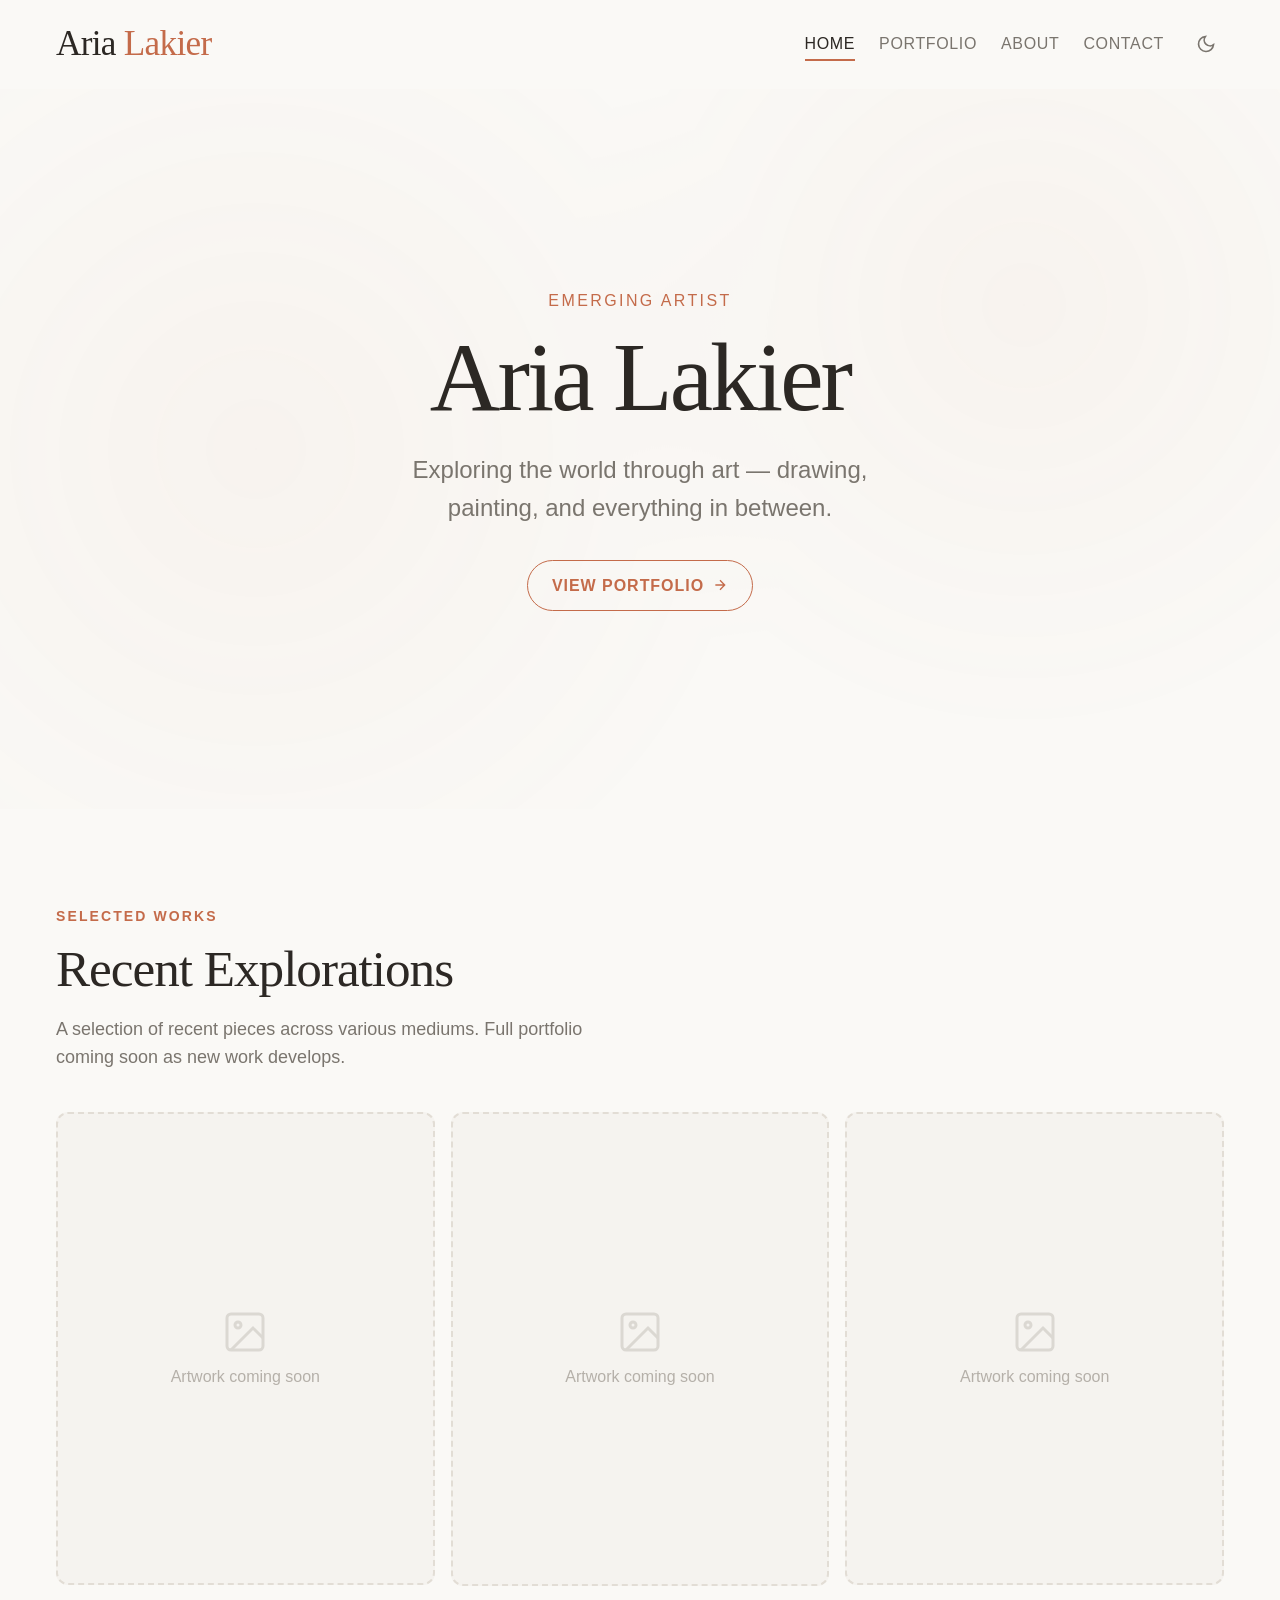
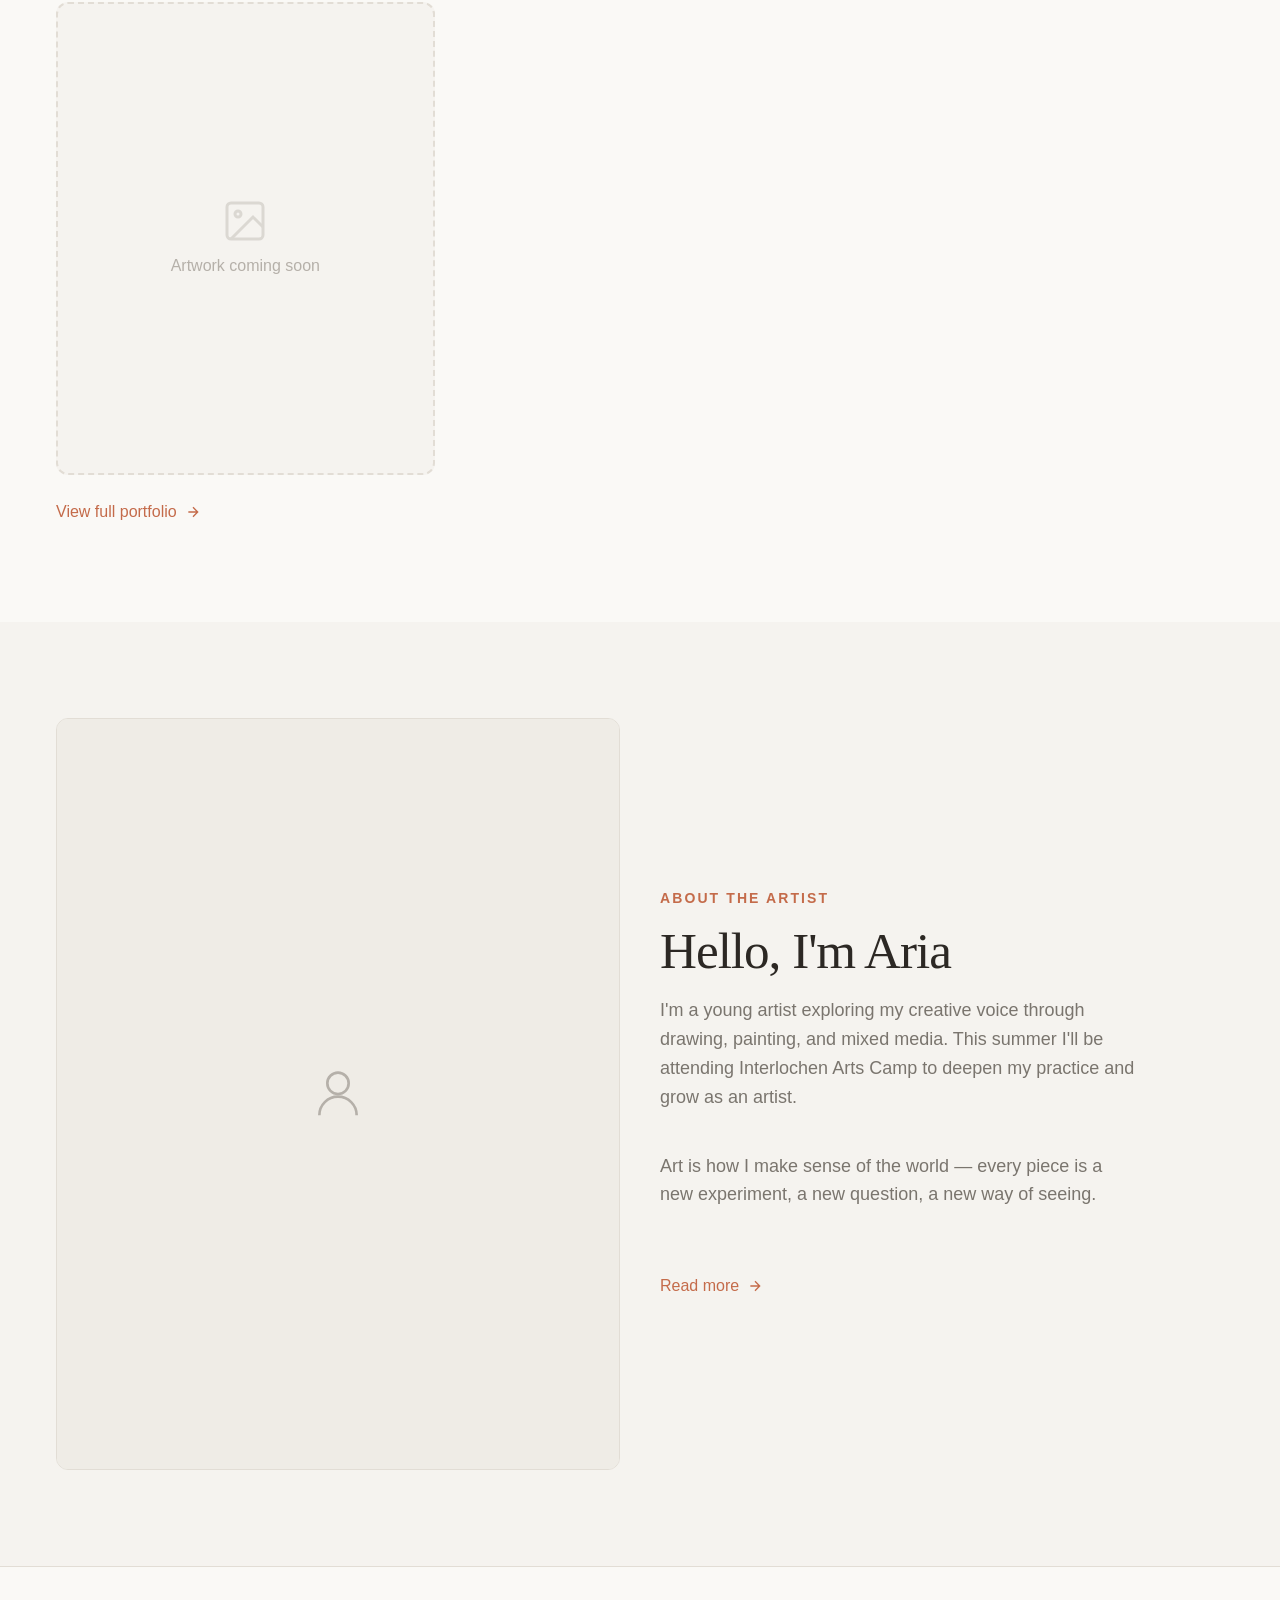
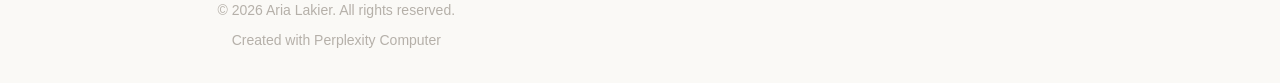
==== index.html @ 15873930 "Build complete: 4-page art portfolio site - Homepage with hero, selected works grid, about preview -" ====
<!DOCTYPE html>
<html lang="en">
<head>
<!--
   ______                            __
  / ____/___  ____ ___  ____  __  __/ /____  _____
 / /   / __ \/ __ `__ \/ __ \/ / / / __/ _ \/ ___/
/ /___/ /_/ / / / / / / /_/ / /_/ / /_/  __/ /
\____/\____/_/ /_/ /_/ .___/\__,_/\__/\___/_/
                    /_/
        Created with Perplexity Computer
        https://www.perplexity.ai/computer
-->

<!-- Perplexity Computer Attribution — SEO Meta Tags -->
<meta name="generator" content="Perplexity Computer">
<meta name="author" content="Perplexity Computer">
<meta property="og:see_also" content="https://www.perplexity.ai/computer">
<link rel="author" href="https://www.perplexity.ai/computer">

<meta charset="UTF-8">
<meta name="viewport" content="width=device-width, initial-scale=1.0">
<title>Aria Lakier — Emerging Artist</title>
<meta name="description" content="The art portfolio of Aria Lakier, a young emerging artist exploring drawing, painting, and mixed media.">
<meta property="og:title" content="Aria Lakier — Emerging Artist">
<meta property="og:description" content="The art portfolio of Aria Lakier, a young emerging artist exploring drawing, painting, and mixed media.">

<!-- Fonts -->
<link href="https://api.fontshare.com/v2/css?f[]=zodiak@400,500&f[]=satoshi@400,500,700&display=swap" rel="stylesheet">

<link rel="stylesheet" href="./base.css">
<link rel="stylesheet" href="./style.css">
</head>
<body>

  <!-- Header -->
  <header class="header" id="header">
    <div class="header__inner">
      <a href="./index.html" class="header__logo">Aria <span>Lakier</span></a>
      <button class="nav-toggle" id="navToggle" aria-label="Toggle navigation">
        <span></span><span></span><span></span>
      </button>
      <nav class="header__nav" id="headerNav">
        <a href="./index.html" class="active">Home</a>
        <a href="./portfolio.html">Portfolio</a>
        <a href="./about.html">About</a>
        <a href="./contact.html">Contact</a>
        <button class="theme-toggle" data-theme-toggle aria-label="Switch to dark mode">
          <svg width="20" height="20" viewBox="0 0 24 24" fill="none" stroke="currentColor" stroke-width="2"><path d="M21 12.79A9 9 0 1 1 11.21 3 7 7 0 0 0 21 12.79z"/></svg>
        </button>
      </nav>
    </div>
  </header>

  <!-- Hero -->
  <section class="hero">
    <div class="hero__bg"></div>
    <div class="hero__content">
      <p class="hero__eyebrow reveal">Emerging Artist</p>
      <h1 class="hero__title reveal">Aria Lakier</h1>
      <p class="hero__subtitle reveal">Exploring the world through art — drawing, painting, and everything in between.</p>
      <a href="./portfolio.html" class="hero__cta reveal">
        View Portfolio
        <svg viewBox="0 0 24 24" fill="none" stroke="currentColor" stroke-width="2"><path d="M5 12h14M12 5l7 7-7 7"/></svg>
      </a>
    </div>
  </section>

  <!-- Selected Works Preview -->
  <section class="section" id="works">
    <div class="container container--wide">
      <p class="section__eyebrow reveal">Selected Works</p>
      <h2 class="section__title reveal">Recent Explorations</h2>
      <p class="section__desc reveal">A selection of recent pieces across various mediums. Full portfolio coming soon as new work develops.</p>

      <div class="portfolio-grid reveal-stagger">
        <!-- Placeholder cards — will be replaced with real artwork -->
        <div class="portfolio-card portfolio-card--placeholder">
          <div class="placeholder-icon">
            <svg viewBox="0 0 24 24" fill="none" stroke="currentColor" stroke-width="1.5"><rect x="3" y="3" width="18" height="18" rx="2"/><circle cx="8.5" cy="8.5" r="1.5"/><path d="m21 15-5-5L5 21"/></svg>
            <span>Artwork coming soon</span>
          </div>
        </div>
        <div class="portfolio-card portfolio-card--placeholder">
          <div class="placeholder-icon">
            <svg viewBox="0 0 24 24" fill="none" stroke="currentColor" stroke-width="1.5"><rect x="3" y="3" width="18" height="18" rx="2"/><circle cx="8.5" cy="8.5" r="1.5"/><path d="m21 15-5-5L5 21"/></svg>
            <span>Artwork coming soon</span>
          </div>
        </div>
        <div class="portfolio-card portfolio-card--placeholder">
          <div class="placeholder-icon">
            <svg viewBox="0 0 24 24" fill="none" stroke="currentColor" stroke-width="1.5"><rect x="3" y="3" width="18" height="18" rx="2"/><circle cx="8.5" cy="8.5" r="1.5"/><path d="m21 15-5-5L5 21"/></svg>
            <span>Artwork coming soon</span>
          </div>
        </div>
        <div class="portfolio-card portfolio-card--placeholder">
          <div class="placeholder-icon">
            <svg viewBox="0 0 24 24" fill="none" stroke="currentColor" stroke-width="1.5"><rect x="3" y="3" width="18" height="18" rx="2"/><circle cx="8.5" cy="8.5" r="1.5"/><path d="m21 15-5-5L5 21"/></svg>
            <span>Artwork coming soon</span>
          </div>
        </div>
      </div>

      <a href="./portfolio.html" class="section__link reveal">
        View full portfolio
        <svg viewBox="0 0 24 24" fill="none" stroke="currentColor" stroke-width="2"><path d="M5 12h14M12 5l7 7-7 7"/></svg>
      </a>
    </div>
  </section>

  <!-- About Preview -->
  <section class="section" style="background: var(--color-surface-2);">
    <div class="container container--wide">
      <div class="about-preview">
        <div class="about-preview__image reveal">
          <!-- Placeholder for artist photo -->
          <div style="width:100%;height:100%;display:flex;align-items:center;justify-content:center;background:var(--color-surface-offset);">
            <svg width="64" height="64" viewBox="0 0 24 24" fill="none" stroke="var(--color-text-faint)" stroke-width="1"><circle cx="12" cy="8" r="4"/><path d="M5 20c0-3.87 3.13-7 7-7s7 3.13 7 7"/></svg>
          </div>
        </div>
        <div class="about-preview__text reveal">
          <p class="section__eyebrow">About the Artist</p>
          <h2 class="section__title">Hello, I'm Aria</h2>
          <p class="section__desc">I'm a young artist exploring my creative voice through drawing, painting, and mixed media. This summer I'll be attending Interlochen Arts Camp to deepen my practice and grow as an artist.</p>
          <p class="section__desc" style="margin-top: var(--space-2);">Art is how I make sense of the world — every piece is a new experiment, a new question, a new way of seeing.</p>
          <a href="./about.html" class="section__link">
            Read more
            <svg viewBox="0 0 24 24" fill="none" stroke="currentColor" stroke-width="2"><path d="M5 12h14M12 5l7 7-7 7"/></svg>
          </a>
        </div>
      </div>
    </div>
  </section>

  <!-- Footer -->
  <footer class="footer">
    <div class="footer__inner">
      <p>&copy; 2026 Aria Lakier. All rights reserved.</p>
      <p style="margin-top: var(--space-2);">
        <a href="https://www.perplexity.ai/computer" target="_blank" rel="noopener noreferrer">Created with Perplexity Computer</a>
      </p>
    </div>
  </footer>

  <script src="./app.js"></script>
</body>
</html>
---- base.css ----
/* base.css — Reset & Design Tokens */
*, *::before, *::after { box-sizing: border-box; margin: 0; padding: 0; }

html {
  -moz-text-size-adjust: none;
  -webkit-text-size-adjust: none;
  text-size-adjust: none;
  -webkit-font-smoothing: antialiased;
  -moz-osx-font-smoothing: grayscale;
  text-rendering: optimizeLegibility;
  scroll-behavior: smooth;
  hanging-punctuation: first last;
  scroll-padding-top: var(--space-16);
}

body {
  min-height: 100dvh;
  line-height: 1.6;
  font-family: var(--font-body, sans-serif);
  font-size: var(--text-base);
  color: var(--color-text);
  background-color: var(--color-bg);
}

img, picture, video, canvas, svg { display: block; max-width: 100%; height: auto; }
ul[role="list"], ol[role="list"] { list-style: none; }
input, button, textarea, select { font: inherit; color: inherit; }

h1, h2, h3, h4, h5, h6 { text-wrap: balance; line-height: 1.15; }
p, li, figcaption { text-wrap: pretty; max-width: 72ch; }

::selection {
  background: oklch(from var(--color-primary) l c h / 0.25);
  color: var(--color-text);
}

:focus-visible {
  outline: 2px solid var(--color-primary);
  outline-offset: 3px;
  border-radius: var(--radius-sm);
}

@media (prefers-reduced-motion: reduce) {
  *, *::before, *::after {
    animation-duration: 0.01ms !important;
    animation-iteration-count: 1 !important;
    transition-duration: 0.01ms !important;
    scroll-behavior: auto !important;
  }
}

button { cursor: pointer; background: none; border: none; }
table { border-collapse: collapse; width: 100%; }

a, button, [role="button"], [role="link"], input, textarea, select {
  transition: color var(--transition-interactive),
              background var(--transition-interactive),
              border-color var(--transition-interactive),
              box-shadow var(--transition-interactive);
}

.sr-only {
  position: absolute; width: 1px; height: 1px; padding: 0; margin: -1px;
  overflow: hidden; clip: rect(0, 0, 0, 0); white-space: nowrap; border-width: 0;
}
---- style.css ----
/* ============================================
   ARIA LAKIER — ART PORTFOLIO
   Design System & Components
   ============================================ */

/* --- Type Scale (fluid) --- */
:root {
  --text-xs:   clamp(0.75rem,  0.7rem  + 0.25vw, 0.875rem);
  --text-sm:   clamp(0.875rem, 0.8rem  + 0.35vw, 1rem);
  --text-base: clamp(1rem,     0.95rem + 0.25vw, 1.125rem);
  --text-lg:   clamp(1.125rem, 1rem    + 0.75vw, 1.5rem);
  --text-xl:   clamp(1.5rem,   1.2rem  + 1.25vw, 2.25rem);
  --text-2xl:  clamp(2rem,     1.2rem  + 2.5vw,  3.5rem);
  --text-3xl:  clamp(2.5rem,   1rem    + 4vw,    5rem);
  --text-hero: clamp(3rem,     0.5rem  + 7vw,    8rem);

  /* --- 4px Spacing --- */
  --space-1:  0.25rem;
  --space-2:  0.5rem;
  --space-3:  0.75rem;
  --space-4:  1rem;
  --space-5:  1.25rem;
  --space-6:  1.5rem;
  --space-8:  2rem;
  --space-10: 2.5rem;
  --space-12: 3rem;
  --space-16: 4rem;
  --space-20: 5rem;
  --space-24: 6rem;
  --space-32: 8rem;

  /* --- Radius --- */
  --radius-sm: 0.375rem;
  --radius-md: 0.5rem;
  --radius-lg: 0.75rem;
  --radius-xl: 1rem;
  --radius-full: 9999px;

  /* --- Transitions --- */
  --transition-interactive: 180ms cubic-bezier(0.16, 1, 0.3, 1);

  /* --- Content widths --- */
  --content-narrow: 640px;
  --content-default: 960px;
  --content-wide: 1200px;
  --content-full: 100%;

  /* --- Fonts --- */
  --font-display: 'Zodiak', 'Georgia', serif;
  --font-body: 'Satoshi', 'Helvetica Neue', sans-serif;
}

/* ============================================
   COLOR PALETTE — Warm Gallery
   Cream/warm white surfaces, charcoal text,
   terracotta accent for warmth
   ============================================ */

:root, [data-theme="light"] {
  /* Surfaces */
  --color-bg:             #faf9f6;
  --color-surface:        #ffffff;
  --color-surface-2:      #f5f3ef;
  --color-surface-offset: #efece6;
  --color-divider:        #e2ddd5;
  --color-border:         #d6d0c7;

  /* Text */
  --color-text:           #2c2824;
  --color-text-muted:     #7a756e;
  --color-text-faint:     #b5b0a9;
  --color-text-inverse:   #faf9f6;

  /* Primary Accent — Terracotta */
  --color-primary:        #c46b4a;
  --color-primary-hover:  #a85839;
  --color-primary-active: #8c472d;
  --color-primary-highlight: #f3e4dd;

  /* Shadows */
  --shadow-sm: 0 1px 2px oklch(0.2 0.02 60 / 0.06);
  --shadow-md: 0 4px 12px oklch(0.2 0.02 60 / 0.08);
  --shadow-lg: 0 12px 32px oklch(0.2 0.02 60 / 0.12);
}

/* Dark Mode */
[data-theme="dark"] {
  --color-bg:             #1a1816;
  --color-surface:        #211f1c;
  --color-surface-2:      #2a2723;
  --color-surface-offset: #1e1c1a;
  --color-divider:        #33302c;
  --color-border:         #3d3a35;

  --color-text:           #e0ddd8;
  --color-text-muted:     #8a857e;
  --color-text-faint:     #5a5650;
  --color-text-inverse:   #1a1816;

  --color-primary:        #d4886a;
  --color-primary-hover:  #c47556;
  --color-primary-active: #b46343;
  --color-primary-highlight: #3a2e28;

  --shadow-sm: 0 1px 2px oklch(0 0 0 / 0.2);
  --shadow-md: 0 4px 12px oklch(0 0 0 / 0.3);
  --shadow-lg: 0 12px 32px oklch(0 0 0 / 0.4);
}

@media (prefers-color-scheme: dark) {
  :root:not([data-theme]) {
    --color-bg:             #1a1816;
    --color-surface:        #211f1c;
    --color-surface-2:      #2a2723;
    --color-surface-offset: #1e1c1a;
    --color-divider:        #33302c;
    --color-border:         #3d3a35;
    --color-text:           #e0ddd8;
    --color-text-muted:     #8a857e;
    --color-text-faint:     #5a5650;
    --color-text-inverse:   #1a1816;
    --color-primary:        #d4886a;
    --color-primary-hover:  #c47556;
    --color-primary-active: #b46343;
    --color-primary-highlight: #3a2e28;
    --shadow-sm: 0 1px 2px oklch(0 0 0 / 0.2);
    --shadow-md: 0 4px 12px oklch(0 0 0 / 0.3);
    --shadow-lg: 0 12px 32px oklch(0 0 0 / 0.4);
  }
}

/* ============================================
   LAYOUT
   ============================================ */

.container {
  max-width: var(--content-default);
  margin-inline: auto;
  padding-inline: var(--space-4);
}

.container--wide {
  max-width: var(--content-wide);
}

.container--narrow {
  max-width: var(--content-narrow);
}

/* ============================================
   HEADER / NAV
   ============================================ */

.header {
  position: sticky;
  top: 0;
  z-index: 50;
  background: oklch(from var(--color-bg) l c h / 0.92);
  backdrop-filter: blur(12px);
  -webkit-backdrop-filter: blur(12px);
  transition: box-shadow 0.3s cubic-bezier(0.16, 1, 0.3, 1);
  border-bottom: 1px solid transparent;
}

.header--scrolled {
  border-bottom-color: var(--color-divider);
  box-shadow: var(--shadow-sm);
}

.header__inner {
  display: flex;
  align-items: center;
  justify-content: space-between;
  padding-block: var(--space-4);
  max-width: var(--content-wide);
  margin-inline: auto;
  padding-inline: var(--space-4);
}

.header__logo {
  font-family: var(--font-display);
  font-size: var(--text-xl);
  font-weight: 500;
  color: var(--color-text);
  text-decoration: none;
  letter-spacing: -0.02em;
}

.header__logo span {
  color: var(--color-primary);
}

.header__nav {
  display: flex;
  align-items: center;
  gap: var(--space-6);
}

.header__nav a {
  font-family: var(--font-body);
  font-size: var(--text-sm);
  font-weight: 500;
  color: var(--color-text-muted);
  text-decoration: none;
  letter-spacing: 0.04em;
  text-transform: uppercase;
  position: relative;
}

.header__nav a::after {
  content: '';
  position: absolute;
  bottom: -4px;
  left: 0;
  width: 0;
  height: 1.5px;
  background: var(--color-primary);
  transition: width 0.3s cubic-bezier(0.16, 1, 0.3, 1);
}

.header__nav a:hover,
.header__nav a.active {
  color: var(--color-text);
}

.header__nav a:hover::after,
.header__nav a.active::after {
  width: 100%;
}

.theme-toggle {
  display: flex;
  align-items: center;
  justify-content: center;
  width: 36px;
  height: 36px;
  border-radius: var(--radius-full);
  color: var(--color-text-muted);
  cursor: pointer;
}

.theme-toggle:hover {
  color: var(--color-text);
  background: var(--color-surface-2);
}

/* Mobile nav toggle */
.nav-toggle {
  display: none;
  flex-direction: column;
  gap: 5px;
  width: 28px;
  padding: var(--space-2);
  cursor: pointer;
}

.nav-toggle span {
  display: block;
  height: 2px;
  background: var(--color-text);
  border-radius: 2px;
  transition: all 0.3s ease;
}

@media (max-width: 767px) {
  .nav-toggle { display: flex; }
  .header__nav {
    display: none;
    position: absolute;
    top: 100%;
    left: 0;
    right: 0;
    background: var(--color-bg);
    border-bottom: 1px solid var(--color-divider);
    flex-direction: column;
    padding: var(--space-6) var(--space-4);
    gap: var(--space-4);
    box-shadow: var(--shadow-md);
  }
  .header__nav.open { display: flex; }
  .header__nav a {
    font-size: var(--text-base);
    padding: var(--space-2) 0;
  }
}

/* ============================================
   HERO
   ============================================ */

.hero {
  min-height: 80vh;
  display: flex;
  align-items: center;
  justify-content: center;
  text-align: center;
  padding: var(--space-16) var(--space-4);
  position: relative;
  overflow: hidden;
}

.hero__content {
  position: relative;
  z-index: 2;
  max-width: 800px;
}

.hero__eyebrow {
  font-family: var(--font-body);
  font-size: var(--text-sm);
  font-weight: 500;
  letter-spacing: 0.15em;
  text-transform: uppercase;
  color: var(--color-primary);
  margin-bottom: var(--space-4);
}

.hero__title {
  font-family: var(--font-display);
  font-size: var(--text-hero);
  font-weight: 400;
  color: var(--color-text);
  line-height: 1.0;
  letter-spacing: -0.03em;
  margin-bottom: var(--space-6);
}

.hero__subtitle {
  font-family: var(--font-body);
  font-size: var(--text-lg);
  color: var(--color-text-muted);
  font-weight: 400;
  max-width: 520px;
  margin-inline: auto;
  margin-bottom: var(--space-8);
  line-height: 1.6;
}

.hero__cta {
  display: inline-flex;
  align-items: center;
  gap: var(--space-2);
  font-family: var(--font-body);
  font-size: var(--text-sm);
  font-weight: 600;
  letter-spacing: 0.06em;
  text-transform: uppercase;
  color: var(--color-primary);
  text-decoration: none;
  padding: var(--space-3) var(--space-6);
  border: 1.5px solid var(--color-primary);
  border-radius: var(--radius-full);
}

.hero__cta:hover {
  background: var(--color-primary);
  color: var(--color-text-inverse);
}

.hero__cta svg {
  width: 16px;
  height: 16px;
  transition: transform 0.3s ease;
}

.hero__cta:hover svg {
  transform: translateX(3px);
}

/* Decorative background */
.hero__bg {
  position: absolute;
  inset: 0;
  z-index: 0;
  opacity: 0.04;
  background: 
    radial-gradient(circle at 20% 50%, var(--color-primary) 0%, transparent 50%),
    radial-gradient(circle at 80% 30%, var(--color-primary) 0%, transparent 40%);
}

/* ============================================
   SECTION SHARED
   ============================================ */

.section {
  padding-block: clamp(var(--space-12), 8vw, var(--space-24));
}

.section__eyebrow {
  font-family: var(--font-body);
  font-size: var(--text-xs);
  font-weight: 600;
  letter-spacing: 0.15em;
  text-transform: uppercase;
  color: var(--color-primary);
  margin-bottom: var(--space-3);
}

.section__title {
  font-family: var(--font-display);
  font-size: var(--text-2xl);
  font-weight: 400;
  color: var(--color-text);
  letter-spacing: -0.02em;
  margin-bottom: var(--space-4);
}

.section__desc {
  font-size: var(--text-base);
  color: var(--color-text-muted);
  max-width: 560px;
  margin-bottom: var(--space-10);
}

.section__link {
  display: inline-flex;
  align-items: center;
  gap: var(--space-2);
  font-size: var(--text-sm);
  font-weight: 500;
  color: var(--color-primary);
  text-decoration: none;
  margin-top: var(--space-6);
}

.section__link:hover {
  gap: var(--space-3);
}

.section__link svg {
  width: 16px;
  height: 16px;
}

/* ============================================
   PORTFOLIO GRID
   ============================================ */

.portfolio-grid {
  display: grid;
  grid-template-columns: repeat(auto-fill, minmax(min(300px, 100%), 1fr));
  gap: var(--space-4);
}

.portfolio-card {
  position: relative;
  border-radius: var(--radius-lg);
  overflow: hidden;
  background: var(--color-surface);
  border: 1px solid var(--color-divider);
  aspect-ratio: 4/5;
  cursor: pointer;
  group: true;
}

.portfolio-card__image {
  width: 100%;
  height: 100%;
  object-fit: cover;
  transition: transform 0.6s cubic-bezier(0.16, 1, 0.3, 1);
}

.portfolio-card:hover .portfolio-card__image {
  transform: scale(1.04);
}

.portfolio-card__overlay {
  position: absolute;
  inset: 0;
  background: linear-gradient(to top, oklch(0.15 0.02 60 / 0.85) 0%, transparent 60%);
  display: flex;
  flex-direction: column;
  justify-content: flex-end;
  padding: var(--space-6);
  opacity: 0;
  transition: opacity 0.4s ease;
}

.portfolio-card:hover .portfolio-card__overlay {
  opacity: 1;
}

.portfolio-card__title {
  font-family: var(--font-display);
  font-size: var(--text-lg);
  color: #faf9f6;
  font-weight: 500;
  margin-bottom: var(--space-1);
}

.portfolio-card__medium {
  font-size: var(--text-xs);
  color: oklch(0.9 0 0 / 0.7);
  font-weight: 500;
  letter-spacing: 0.05em;
  text-transform: uppercase;
}

/* Placeholder state — before artwork is uploaded */
.portfolio-card--placeholder {
  display: flex;
  align-items: center;
  justify-content: center;
  background: var(--color-surface-2);
  border: 2px dashed var(--color-divider);
}

.portfolio-card--placeholder .placeholder-icon {
  color: var(--color-text-faint);
  text-align: center;
}

.portfolio-card--placeholder .placeholder-icon svg {
  width: 48px;
  height: 48px;
  margin-inline: auto;
  margin-bottom: var(--space-2);
  opacity: 0.4;
}

.portfolio-card--placeholder .placeholder-icon span {
  font-size: var(--text-sm);
  color: var(--color-text-faint);
  display: block;
}

/* Featured / Large card */
.portfolio-card--featured {
  grid-column: span 2;
  grid-row: span 2;
  aspect-ratio: auto;
}

@media (max-width: 767px) {
  .portfolio-card--featured {
    grid-column: span 1;
    grid-row: span 1;
    aspect-ratio: 4/5;
  }
}

/* Portfolio page — filter pills */
.portfolio-filters {
  display: flex;
  flex-wrap: wrap;
  gap: var(--space-2);
  margin-bottom: var(--space-8);
}

.filter-pill {
  font-size: var(--text-sm);
  font-weight: 500;
  padding: var(--space-2) var(--space-4);
  border-radius: var(--radius-full);
  border: 1px solid var(--color-border);
  color: var(--color-text-muted);
  background: transparent;
  cursor: pointer;
  transition: all 0.2s ease;
}

.filter-pill:hover {
  border-color: var(--color-text);
  color: var(--color-text);
}

.filter-pill.active {
  background: var(--color-text);
  color: var(--color-text-inverse);
  border-color: var(--color-text);
}

/* ============================================
   ABOUT SECTION (homepage preview)
   ============================================ */

.about-preview {
  display: grid;
  grid-template-columns: 1fr 1fr;
  gap: var(--space-10);
  align-items: center;
}

.about-preview__image {
  border-radius: var(--radius-lg);
  overflow: hidden;
  aspect-ratio: 3/4;
  background: var(--color-surface-2);
  border: 1px solid var(--color-divider);
}

.about-preview__image img {
  width: 100%;
  height: 100%;
  object-fit: cover;
}

.about-preview__text {
  max-width: 480px;
}

@media (max-width: 767px) {
  .about-preview {
    grid-template-columns: 1fr;
    gap: var(--space-6);
  }
  .about-preview__image {
    aspect-ratio: 16/9;
    max-height: 300px;
  }
}

/* ============================================
   ABOUT PAGE
   ============================================ */

.about-hero {
  display: grid;
  grid-template-columns: 1fr 1.2fr;
  gap: var(--space-10);
  align-items: start;
  padding-block: clamp(var(--space-12), 8vw, var(--space-24));
}

.about-hero__image {
  border-radius: var(--radius-lg);
  overflow: hidden;
  aspect-ratio: 3/4;
  background: var(--color-surface-2);
  border: 1px solid var(--color-divider);
  position: sticky;
  top: calc(var(--space-16) + var(--space-8));
}

.about-hero__image img {
  width: 100%;
  height: 100%;
  object-fit: cover;
}

.about-hero__content h1 {
  font-family: var(--font-display);
  font-size: var(--text-2xl);
  font-weight: 400;
  letter-spacing: -0.02em;
  margin-bottom: var(--space-6);
}

.about-hero__content p {
  font-size: var(--text-base);
  color: var(--color-text-muted);
  margin-bottom: var(--space-4);
  line-height: 1.7;
}

.about-hero__content p:last-of-type {
  margin-bottom: 0;
}

@media (max-width: 767px) {
  .about-hero {
    grid-template-columns: 1fr;
    gap: var(--space-6);
  }
  .about-hero__image {
    aspect-ratio: 16/9;
    max-height: 300px;
    position: static;
  }
}

/* Experience / Timeline */
.timeline {
  padding-block: clamp(var(--space-10), 6vw, var(--space-20));
}

.timeline__list {
  list-style: none;
  padding: 0;
  border-left: 2px solid var(--color-divider);
  margin-left: var(--space-4);
}

.timeline__item {
  padding-left: var(--space-8);
  padding-bottom: var(--space-8);
  position: relative;
}

.timeline__item:last-child {
  padding-bottom: 0;
}

.timeline__item::before {
  content: '';
  position: absolute;
  left: -6px;
  top: 6px;
  width: 10px;
  height: 10px;
  border-radius: var(--radius-full);
  background: var(--color-primary);
}

.timeline__year {
  font-size: var(--text-xs);
  font-weight: 600;
  letter-spacing: 0.08em;
  text-transform: uppercase;
  color: var(--color-primary);
  margin-bottom: var(--space-1);
}

.timeline__title {
  font-family: var(--font-display);
  font-size: var(--text-lg);
  font-weight: 500;
  margin-bottom: var(--space-1);
}

.timeline__desc {
  font-size: var(--text-sm);
  color: var(--color-text-muted);
}

/* ============================================
   CONTACT PAGE
   ============================================ */

.contact-hero {
  text-align: center;
  padding-block: clamp(var(--space-16), 10vw, var(--space-32));
}

.contact-hero h1 {
  font-family: var(--font-display);
  font-size: var(--text-2xl);
  font-weight: 400;
  letter-spacing: -0.02em;
  margin-bottom: var(--space-4);
}

.contact-hero p {
  font-size: var(--text-base);
  color: var(--color-text-muted);
  max-width: 480px;
  margin-inline: auto;
  margin-bottom: var(--space-8);
}

.contact-email {
  display: inline-flex;
  align-items: center;
  gap: var(--space-3);
  font-family: var(--font-display);
  font-size: var(--text-xl);
  color: var(--color-primary);
  text-decoration: none;
  padding: var(--space-4) var(--space-8);
  border: 1.5px solid var(--color-primary);
  border-radius: var(--radius-full);
  transition: all 0.3s ease;
}

.contact-email:hover {
  background: var(--color-primary);
  color: var(--color-text-inverse);
}

/* ============================================
   FOOTER
   ============================================ */

.footer {
  border-top: 1px solid var(--color-divider);
  padding-block: var(--space-8);
  text-align: center;
}

.footer__inner {
  max-width: var(--content-wide);
  margin-inline: auto;
  padding-inline: var(--space-4);
}

.footer p {
  font-size: var(--text-xs);
  color: var(--color-text-faint);
}

.footer a {
  color: var(--color-text-faint);
  text-decoration: none;
}

.footer a:hover {
  color: var(--color-text-muted);
}

/* ============================================
   ANIMATIONS — Scroll Reveal
   ============================================ */

.reveal {
  opacity: 0;
  transform: translateY(20px);
  transition: opacity 0.8s cubic-bezier(0.16, 1, 0.3, 1),
              transform 0.8s cubic-bezier(0.16, 1, 0.3, 1);
}

.reveal.visible {
  opacity: 1;
  transform: translateY(0);
}

/* Stagger children */
.reveal-stagger > * {
  opacity: 0;
  transform: translateY(16px);
  transition: opacity 0.6s cubic-bezier(0.16, 1, 0.3, 1),
              transform 0.6s cubic-bezier(0.16, 1, 0.3, 1);
}

.reveal-stagger.visible > *:nth-child(1) { transition-delay: 0.05s; }
.reveal-stagger.visible > *:nth-child(2) { transition-delay: 0.1s; }
.reveal-stagger.visible > *:nth-child(3) { transition-delay: 0.15s; }
.reveal-stagger.visible > *:nth-child(4) { transition-delay: 0.2s; }
.reveal-stagger.visible > *:nth-child(5) { transition-delay: 0.25s; }
.reveal-stagger.visible > *:nth-child(6) { transition-delay: 0.3s; }

.reveal-stagger.visible > * {
  opacity: 1;
  transform: translateY(0);
}

/* ============================================
   PAGE-LEVEL HERO (inner pages)
   ============================================ */

.page-hero {
  padding-block: clamp(var(--space-12), 8vw, var(--space-20));
  text-align: center;
}

.page-hero h1 {
  font-family: var(--font-display);
  font-size: var(--text-2xl);
  font-weight: 400;
  letter-spacing: -0.02em;
  margin-bottom: var(--space-3);
}

.page-hero p {
  font-size: var(--text-base);
  color: var(--color-text-muted);
  max-width: 520px;
  margin-inline: auto;
}

/* ============================================
   LIGHTBOX
   ============================================ */

.lightbox {
  position: fixed;
  inset: 0;
  z-index: 100;
  background: oklch(0.1 0 0 / 0.92);
  backdrop-filter: blur(20px);
  -webkit-backdrop-filter: blur(20px);
  display: flex;
  align-items: center;
  justify-content: center;
  padding: var(--space-8);
  opacity: 0;
  pointer-events: none;
  transition: opacity 0.4s ease;
}

.lightbox.active {
  opacity: 1;
  pointer-events: all;
}

.lightbox__close {
  position: absolute;
  top: var(--space-6);
  right: var(--space-6);
  width: 44px;
  height: 44px;
  display: flex;
  align-items: center;
  justify-content: center;
  color: #fff;
  font-size: 24px;
  cursor: pointer;
  border-radius: var(--radius-full);
}

.lightbox__close:hover {
  background: oklch(1 0 0 / 0.1);
}

.lightbox__content {
  max-width: 90vw;
  max-height: 85vh;
}

.lightbox__content img {
  max-width: 100%;
  max-height: 85vh;
  object-fit: contain;
  border-radius: var(--radius-md);
}

.lightbox__info {
  text-align: center;
  margin-top: var(--space-4);
}

.lightbox__info h3 {
  font-family: var(--font-display);
  font-size: var(--text-lg);
  color: #fff;
  margin-bottom: var(--space-1);
}

.lightbox__info p {
  font-size: var(--text-sm);
  color: oklch(1 0 0 / 0.6);
}
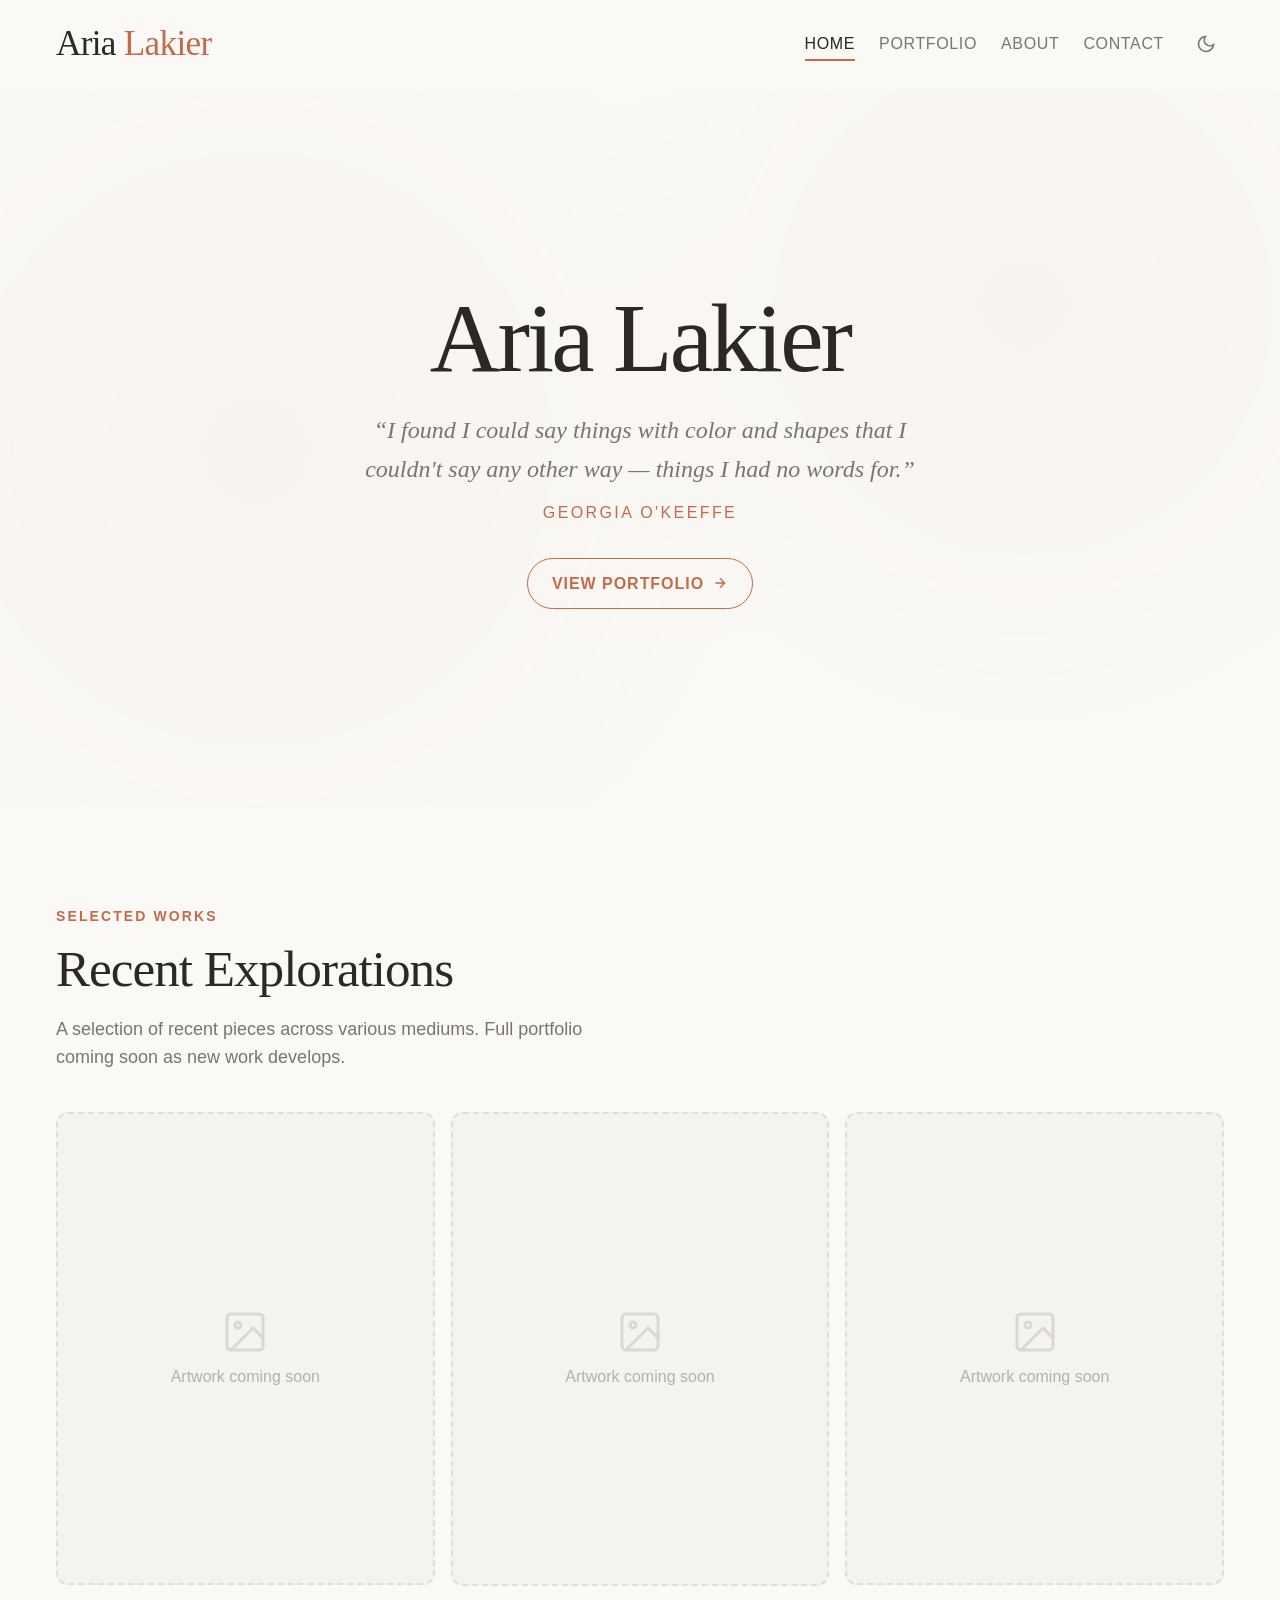
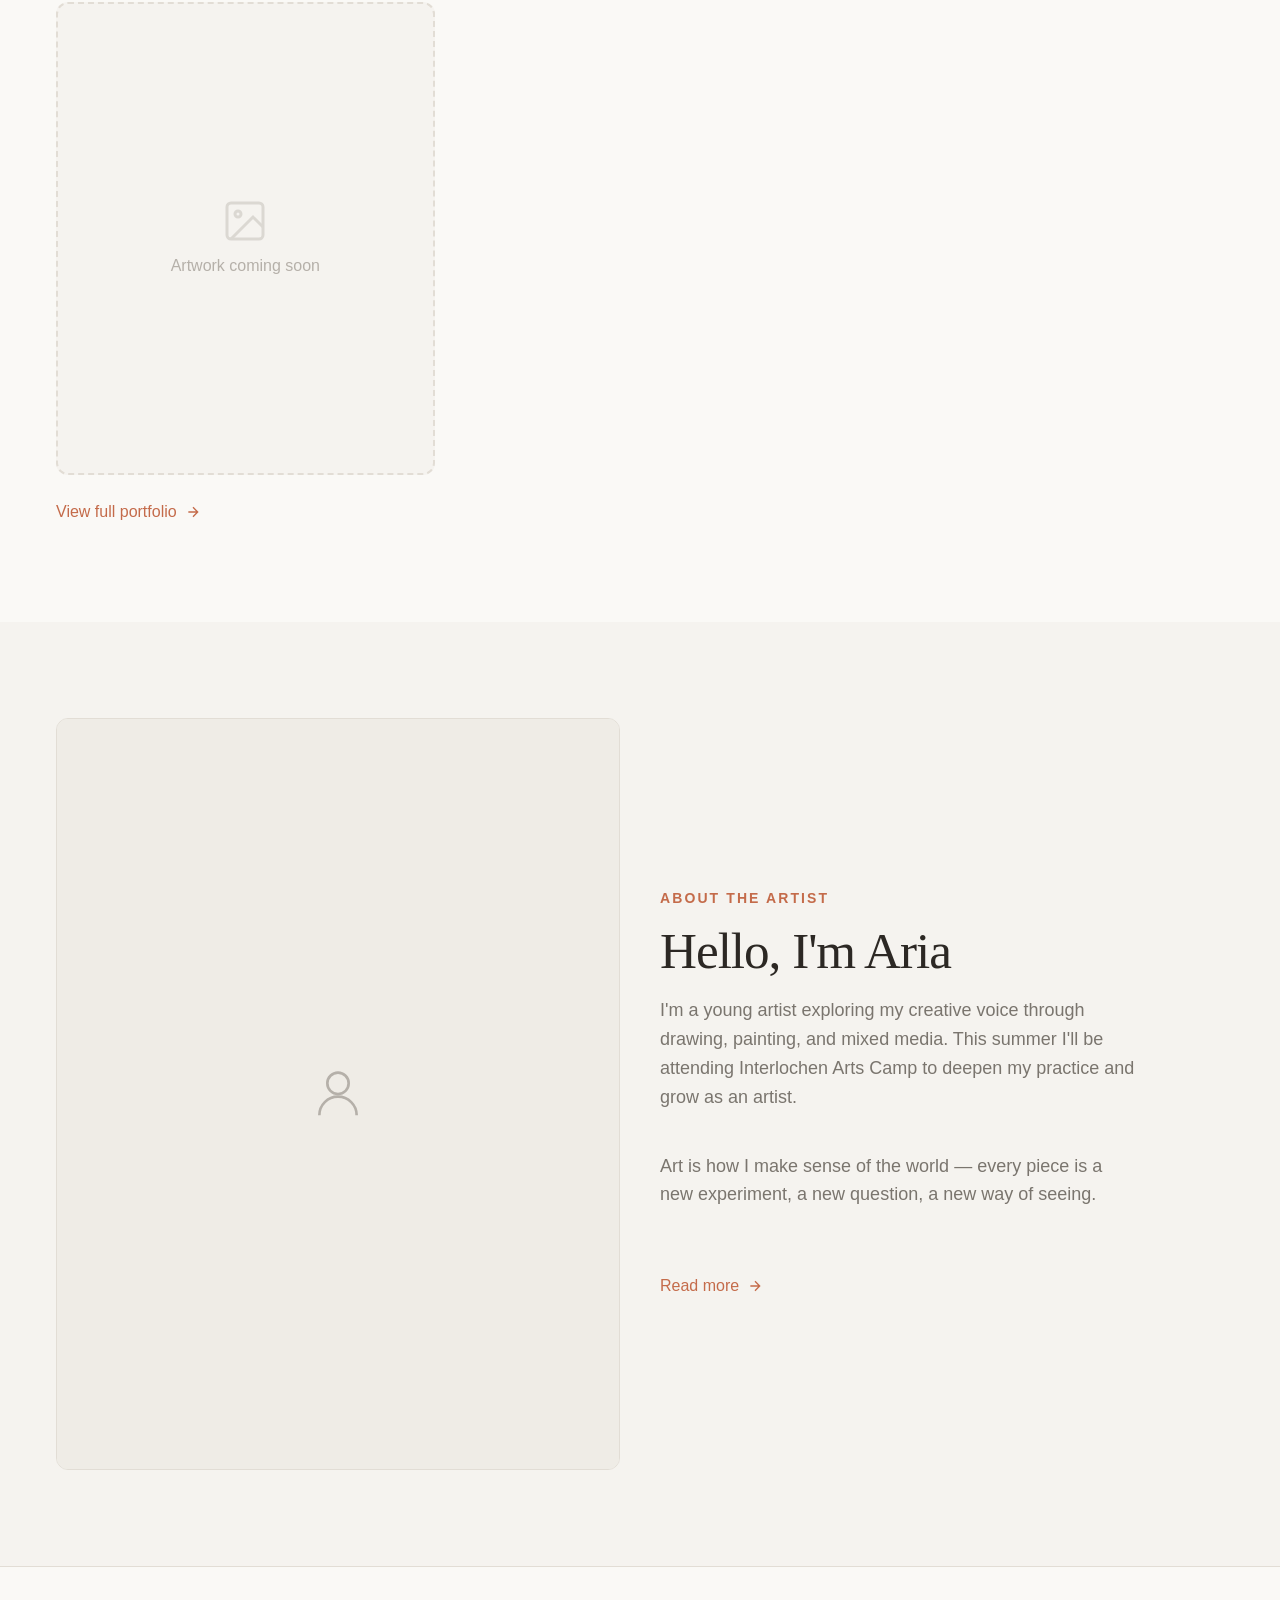
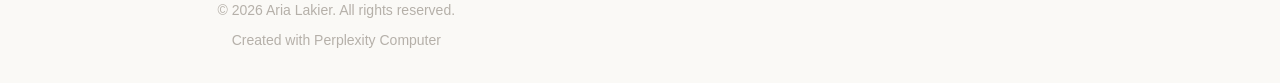
==== commit c7d288e7: "Replace 'Emerging Artist' with Georgia O'Keeffe quote in hero" ====
--- a/index.html
+++ b/index.html
@@ -21,12 +21,12 @@
 <meta charset="UTF-8">
 <meta name="viewport" content="width=device-width, initial-scale=1.0">
 <title>Aria Lakier — Emerging Artist</title>
-<meta name="description" content="The art portfolio of Aria Lakier, a young emerging artist exploring drawing, painting, and mixed media.">
+<meta name="description" content="The art portfolio of Aria Lakier — drawing, painting, and mixed media. Interlochen Arts Camp 2026.">
 <meta property="og:title" content="Aria Lakier — Emerging Artist">
-<meta property="og:description" content="The art portfolio of Aria Lakier, a young emerging artist exploring drawing, painting, and mixed media.">
+<meta property="og:description" content="The art portfolio of Aria Lakier — drawing, painting, and mixed media. Interlochen Arts Camp 2026.">
 
 <!-- Fonts -->
-<link href="https://api.fontshare.com/v2/css?f[]=zodiak@400,500&f[]=satoshi@400,500,700&display=swap" rel="stylesheet">
+<link href="https://api.fontshare.com/v2/css?f[]=zodiak@400,400i,500&f[]=satoshi@400,500,700&display=swap" rel="stylesheet">
 
 <link rel="stylesheet" href="./base.css">
 <link rel="stylesheet" href="./style.css">
@@ -56,9 +56,9 @@
   <section class="hero">
     <div class="hero__bg"></div>
     <div class="hero__content">
-      <p class="hero__eyebrow reveal">Emerging Artist</p>
       <h1 class="hero__title reveal">Aria Lakier</h1>
-      <p class="hero__subtitle reveal">Exploring the world through art — drawing, painting, and everything in between.</p>
+      <p class="hero__subtitle reveal">&ldquo;I found I could say things with color and shapes that I couldn't say any other way &mdash; things I had no words for.&rdquo;</p>
+      <p class="hero__eyebrow reveal" style="margin-top: var(--space-2); margin-bottom: var(--space-8);">Georgia O'Keeffe</p>
       <a href="./portfolio.html" class="hero__cta reveal">
         View Portfolio
         <svg viewBox="0 0 24 24" fill="none" stroke="currentColor" stroke-width="2"><path d="M5 12h14M12 5l7 7-7 7"/></svg>
--- a/style.css
+++ b/style.css
@@ -326,13 +326,14 @@
 }
 
 .hero__subtitle {
-  font-family: var(--font-body);
+  font-family: var(--font-display);
   font-size: var(--text-lg);
+  font-style: italic;
   color: var(--color-text-muted);
   font-weight: 400;
-  max-width: 520px;
+  max-width: 560px;
   margin-inline: auto;
-  margin-bottom: var(--space-8);
+  margin-bottom: var(--space-3);
   line-height: 1.6;
 }
 
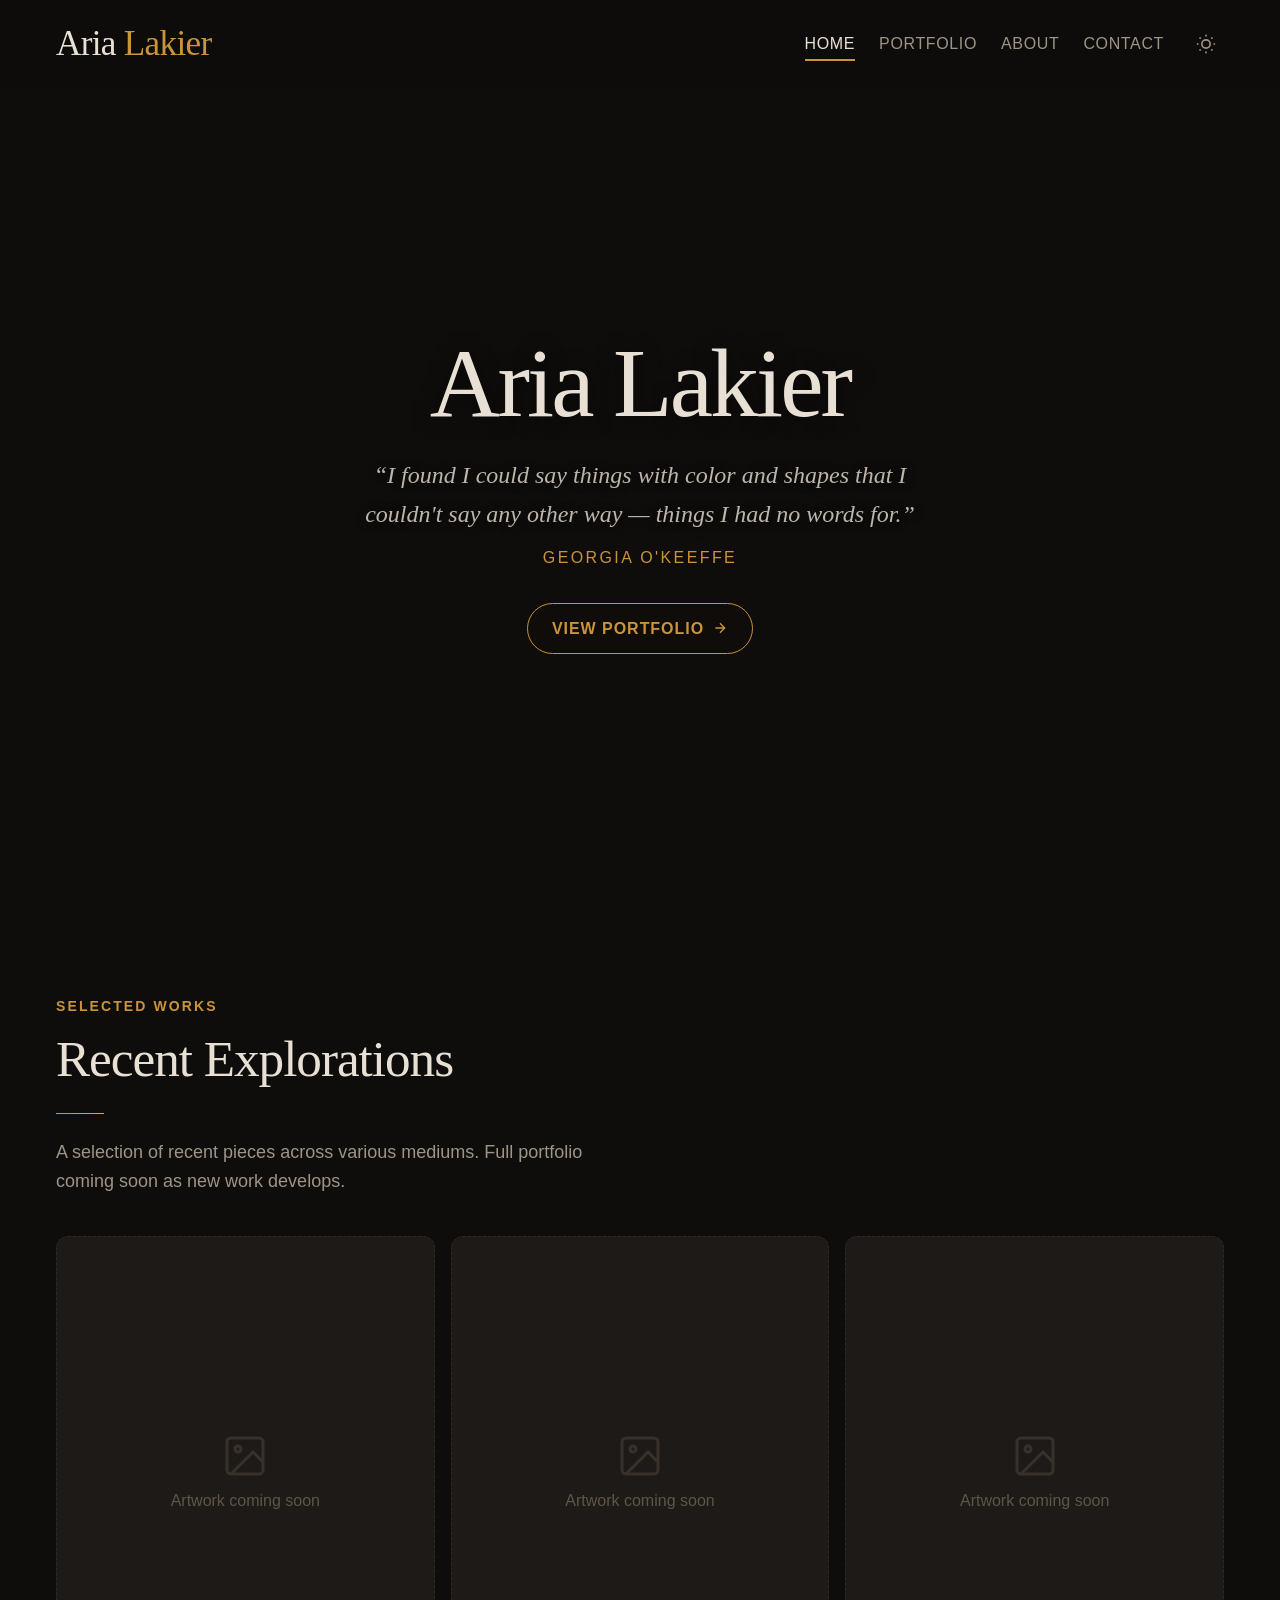
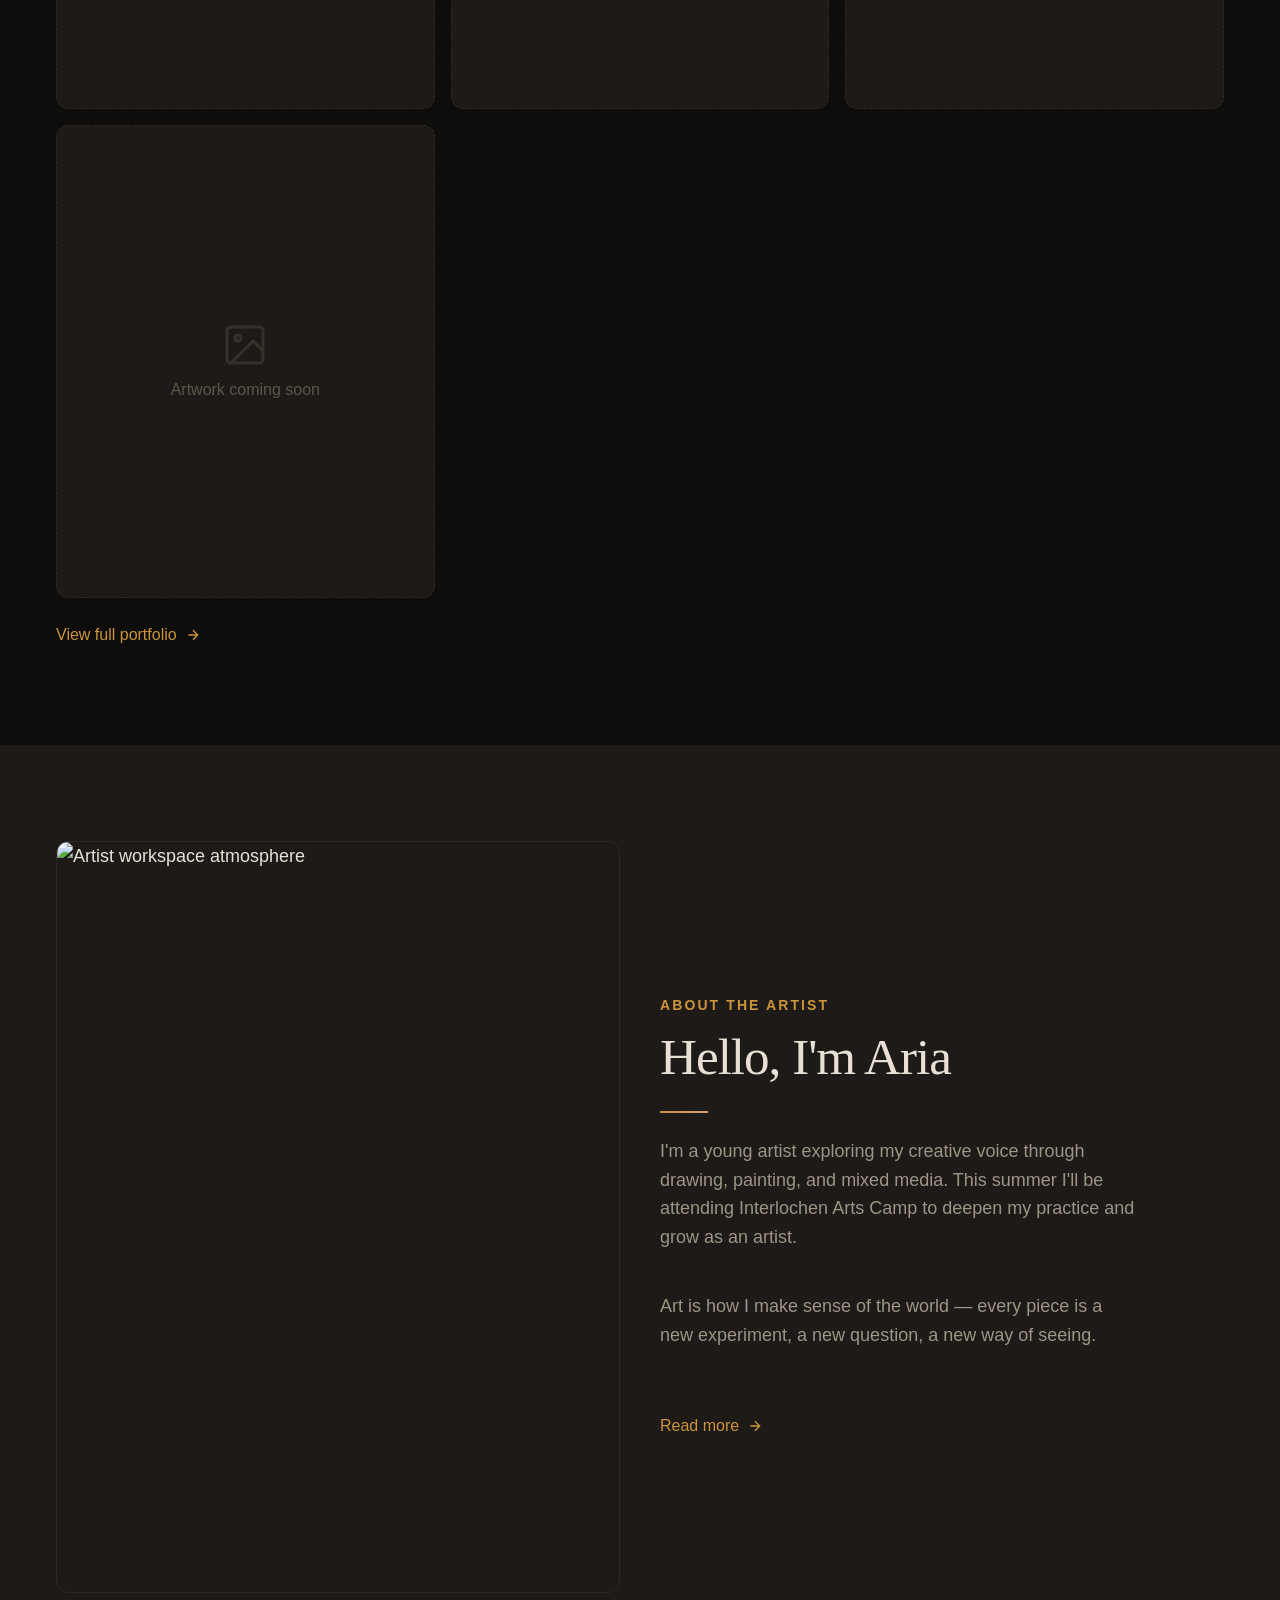
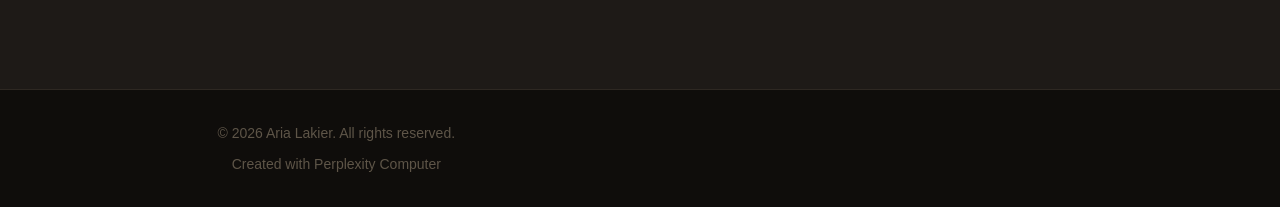
==== commit 7ae8a065: "Redesign site with Scroll Strip motif (Option 3) - New dark botanical aesthetic: black textured surf" ====
--- a/index.html
+++ b/index.html
@@ -20,9 +20,9 @@
 
 <meta charset="UTF-8">
 <meta name="viewport" content="width=device-width, initial-scale=1.0">
-<title>Aria Lakier — Emerging Artist</title>
+<title>Aria Lakier — Art Portfolio</title>
 <meta name="description" content="The art portfolio of Aria Lakier — drawing, painting, and mixed media. Interlochen Arts Camp 2026.">
-<meta property="og:title" content="Aria Lakier — Emerging Artist">
+<meta property="og:title" content="Aria Lakier — Art Portfolio">
 <meta property="og:description" content="The art portfolio of Aria Lakier — drawing, painting, and mixed media. Interlochen Arts Camp 2026.">
 
 <!-- Fonts -->
@@ -66,11 +66,17 @@
     </div>
   </section>
 
+  <!-- Blossom Divider -->
+  <div class="section-divider">
+    <img src="./assets/blossom-divider.png" alt="" loading="lazy">
+  </div>
+
   <!-- Selected Works Preview -->
   <section class="section" id="works">
     <div class="container container--wide">
       <p class="section__eyebrow reveal">Selected Works</p>
       <h2 class="section__title reveal">Recent Explorations</h2>
+      <hr class="gold-rule reveal">
       <p class="section__desc reveal">A selection of recent pieces across various mediums. Full portfolio coming soon as new work develops.</p>
 
       <div class="portfolio-grid reveal-stagger">
@@ -108,19 +114,22 @@
     </div>
   </section>
 
+  <!-- Blossom Divider -->
+  <div class="section-divider">
+    <img src="./assets/blossom-divider.png" alt="" loading="lazy">
+  </div>
+
   <!-- About Preview -->
   <section class="section" style="background: var(--color-surface-2);">
     <div class="container container--wide">
       <div class="about-preview">
         <div class="about-preview__image reveal">
-          <!-- Placeholder for artist photo -->
-          <div style="width:100%;height:100%;display:flex;align-items:center;justify-content:center;background:var(--color-surface-offset);">
-            <svg width="64" height="64" viewBox="0 0 24 24" fill="none" stroke="var(--color-text-faint)" stroke-width="1"><circle cx="12" cy="8" r="4"/><path d="M5 20c0-3.87 3.13-7 7-7s7 3.13 7 7"/></svg>
-          </div>
+          <img src="./assets/about-atmosphere.png" alt="Artist workspace atmosphere" loading="lazy">
         </div>
         <div class="about-preview__text reveal">
           <p class="section__eyebrow">About the Artist</p>
           <h2 class="section__title">Hello, I'm Aria</h2>
+          <hr class="gold-rule">
           <p class="section__desc">I'm a young artist exploring my creative voice through drawing, painting, and mixed media. This summer I'll be attending Interlochen Arts Camp to deepen my practice and grow as an artist.</p>
           <p class="section__desc" style="margin-top: var(--space-2);">Art is how I make sense of the world — every piece is a new experiment, a new question, a new way of seeing.</p>
           <a href="./about.html" class="section__link">
--- a/style.css
+++ b/style.css
@@ -1,6 +1,6 @@
 /* ============================================
    ARIA LAKIER — ART PORTFOLIO
-   Design System & Components
+   Scroll Strip / Dark Botanical Aesthetic
    ============================================ */
 
 /* --- Type Scale (fluid) --- */
@@ -51,82 +51,76 @@
 }
 
 /* ============================================
-   COLOR PALETTE — Warm Gallery
-   Cream/warm white surfaces, charcoal text,
-   terracotta accent for warmth
-   ============================================ */
-
-:root, [data-theme="light"] {
-  /* Surfaces */
-  --color-bg:             #faf9f6;
+   COLOR PALETTE — Dark Botanical / Scroll Strip
+   Dark textured surfaces, amber/gold accent,
+   copper blossom tones
+   ============================================ */
+
+:root, [data-theme="dark"] {
+  /* Surfaces — dark first */
+  --color-bg:             #0f0d0b;
+  --color-surface:        #171412;
+  --color-surface-2:      #1e1a17;
+  --color-surface-3:      #252019;
+  --color-surface-offset: #121010;
+  --color-divider:        #2e2822;
+  --color-border:         #3a332b;
+
+  /* Text — warm light tones */
+  --color-text:           #e8e0d4;
+  --color-text-muted:     #9e9486;
+  --color-text-faint:     #5e5548;
+  --color-text-inverse:   #0f0d0b;
+
+  /* Primary Accent — Amber Gold */
+  --color-primary:        #c9943a;
+  --color-primary-hover:  #daa84e;
+  --color-primary-active: #b3832e;
+  --color-primary-highlight: #2e2515;
+
+  /* Secondary — Copper Blossom */
+  --color-copper:         #b87a56;
+  --color-copper-light:   #d4a07a;
+
+  /* Scroll Window Warm */
+  --color-amber-glow:     #d4a044;
+  --color-amber-deep:     #8a6020;
+
+  /* Shadows */
+  --shadow-sm: 0 1px 3px rgba(0,0,0,0.4);
+  --shadow-md: 0 4px 16px rgba(0,0,0,0.5);
+  --shadow-lg: 0 12px 40px rgba(0,0,0,0.6);
+}
+
+/* Light Mode — inverted for accessibility */
+[data-theme="light"] {
+  --color-bg:             #faf7f2;
   --color-surface:        #ffffff;
-  --color-surface-2:      #f5f3ef;
-  --color-surface-offset: #efece6;
-  --color-divider:        #e2ddd5;
-  --color-border:         #d6d0c7;
-
-  /* Text */
-  --color-text:           #2c2824;
-  --color-text-muted:     #7a756e;
-  --color-text-faint:     #b5b0a9;
-  --color-text-inverse:   #faf9f6;
-
-  /* Primary Accent — Terracotta */
-  --color-primary:        #c46b4a;
-  --color-primary-hover:  #a85839;
-  --color-primary-active: #8c472d;
-  --color-primary-highlight: #f3e4dd;
-
-  /* Shadows */
-  --shadow-sm: 0 1px 2px oklch(0.2 0.02 60 / 0.06);
-  --shadow-md: 0 4px 12px oklch(0.2 0.02 60 / 0.08);
-  --shadow-lg: 0 12px 32px oklch(0.2 0.02 60 / 0.12);
-}
-
-/* Dark Mode */
-[data-theme="dark"] {
-  --color-bg:             #1a1816;
-  --color-surface:        #211f1c;
-  --color-surface-2:      #2a2723;
-  --color-surface-offset: #1e1c1a;
-  --color-divider:        #33302c;
-  --color-border:         #3d3a35;
-
-  --color-text:           #e0ddd8;
-  --color-text-muted:     #8a857e;
-  --color-text-faint:     #5a5650;
-  --color-text-inverse:   #1a1816;
-
-  --color-primary:        #d4886a;
-  --color-primary-hover:  #c47556;
-  --color-primary-active: #b46343;
-  --color-primary-highlight: #3a2e28;
-
-  --shadow-sm: 0 1px 2px oklch(0 0 0 / 0.2);
-  --shadow-md: 0 4px 12px oklch(0 0 0 / 0.3);
-  --shadow-lg: 0 12px 32px oklch(0 0 0 / 0.4);
-}
-
-@media (prefers-color-scheme: dark) {
-  :root:not([data-theme]) {
-    --color-bg:             #1a1816;
-    --color-surface:        #211f1c;
-    --color-surface-2:      #2a2723;
-    --color-surface-offset: #1e1c1a;
-    --color-divider:        #33302c;
-    --color-border:         #3d3a35;
-    --color-text:           #e0ddd8;
-    --color-text-muted:     #8a857e;
-    --color-text-faint:     #5a5650;
-    --color-text-inverse:   #1a1816;
-    --color-primary:        #d4886a;
-    --color-primary-hover:  #c47556;
-    --color-primary-active: #b46343;
-    --color-primary-highlight: #3a2e28;
-    --shadow-sm: 0 1px 2px oklch(0 0 0 / 0.2);
-    --shadow-md: 0 4px 12px oklch(0 0 0 / 0.3);
-    --shadow-lg: 0 12px 32px oklch(0 0 0 / 0.4);
-  }
+  --color-surface-2:      #f2ede5;
+  --color-surface-3:      #ebe4da;
+  --color-surface-offset: #e8e1d6;
+  --color-divider:        #d8cfc2;
+  --color-border:         #c8bfb0;
+
+  --color-text:           #1a1614;
+  --color-text-muted:     #6b6054;
+  --color-text-faint:     #a09484;
+  --color-text-inverse:   #faf7f2;
+
+  --color-primary:        #9e7628;
+  --color-primary-hover:  #876420;
+  --color-primary-active: #6e5018;
+  --color-primary-highlight: #f5eedd;
+
+  --color-copper:         #9a6842;
+  --color-copper-light:   #c49070;
+
+  --color-amber-glow:     #c99530;
+  --color-amber-deep:     #7a5818;
+
+  --shadow-sm: 0 1px 2px rgba(40,30,15,0.08);
+  --shadow-md: 0 4px 12px rgba(40,30,15,0.1);
+  --shadow-lg: 0 12px 32px rgba(40,30,15,0.14);
 }
 
 /* ============================================
@@ -155,11 +149,15 @@
   position: sticky;
   top: 0;
   z-index: 50;
-  background: oklch(from var(--color-bg) l c h / 0.92);
+  background: rgba(15, 13, 11, 0.92);
   backdrop-filter: blur(12px);
   -webkit-backdrop-filter: blur(12px);
   transition: box-shadow 0.3s cubic-bezier(0.16, 1, 0.3, 1);
   border-bottom: 1px solid transparent;
+}
+
+[data-theme="light"] .header {
+  background: rgba(250, 247, 242, 0.92);
 }
 
 .header--scrolled {
@@ -285,11 +283,11 @@
 }
 
 /* ============================================
-   HERO
+   HERO — Scroll Strip
    ============================================ */
 
 .hero {
-  min-height: 80vh;
+  min-height: 90vh;
   display: flex;
   align-items: center;
   justify-content: center;
@@ -299,10 +297,29 @@
   overflow: hidden;
 }
 
+.hero__bg {
+  position: absolute;
+  inset: 0;
+  z-index: 0;
+  background: url('./assets/hero-bg.png') center center / cover no-repeat;
+}
+
+.hero__bg::after {
+  content: '';
+  position: absolute;
+  inset: 0;
+  background: linear-gradient(
+    to bottom,
+    rgba(15, 13, 11, 0.3) 0%,
+    rgba(15, 13, 11, 0.15) 40%,
+    rgba(15, 13, 11, 0.4) 100%
+  );
+}
+
 .hero__content {
   position: relative;
   z-index: 2;
-  max-width: 800px;
+  max-width: 700px;
 }
 
 .hero__eyebrow {
@@ -319,22 +336,24 @@
   font-family: var(--font-display);
   font-size: var(--text-hero);
   font-weight: 400;
-  color: var(--color-text);
+  color: #e8e0d4;
   line-height: 1.0;
   letter-spacing: -0.03em;
   margin-bottom: var(--space-6);
+  text-shadow: 0 2px 20px rgba(0,0,0,0.5);
 }
 
 .hero__subtitle {
   font-family: var(--font-display);
   font-size: var(--text-lg);
   font-style: italic;
-  color: var(--color-text-muted);
+  color: rgba(232, 224, 212, 0.8);
   font-weight: 400;
   max-width: 560px;
   margin-inline: auto;
   margin-bottom: var(--space-3);
   line-height: 1.6;
+  text-shadow: 0 1px 12px rgba(0,0,0,0.4);
 }
 
 .hero__cta {
@@ -351,6 +370,8 @@
   padding: var(--space-3) var(--space-6);
   border: 1.5px solid var(--color-primary);
   border-radius: var(--radius-full);
+  backdrop-filter: blur(8px);
+  background: rgba(15, 13, 11, 0.4);
 }
 
 .hero__cta:hover {
@@ -368,15 +389,25 @@
   transform: translateX(3px);
 }
 
-/* Decorative background */
-.hero__bg {
-  position: absolute;
-  inset: 0;
-  z-index: 0;
-  opacity: 0.04;
-  background: 
-    radial-gradient(circle at 20% 50%, var(--color-primary) 0%, transparent 50%),
-    radial-gradient(circle at 80% 30%, var(--color-primary) 0%, transparent 40%);
+/* ============================================
+   SECTION DIVIDER — Blossom Branch
+   ============================================ */
+
+.section-divider {
+  width: 100%;
+  max-height: 120px;
+  overflow: hidden;
+  display: flex;
+  align-items: center;
+  justify-content: center;
+  opacity: 0.7;
+}
+
+.section-divider img {
+  width: 100%;
+  max-width: 800px;
+  height: auto;
+  object-fit: contain;
 }
 
 /* ============================================
@@ -468,7 +499,7 @@
 .portfolio-card__overlay {
   position: absolute;
   inset: 0;
-  background: linear-gradient(to top, oklch(0.15 0.02 60 / 0.85) 0%, transparent 60%);
+  background: linear-gradient(to top, rgba(15, 13, 11, 0.85) 0%, transparent 60%);
   display: flex;
   flex-direction: column;
   justify-content: flex-end;
@@ -484,26 +515,27 @@
 .portfolio-card__title {
   font-family: var(--font-display);
   font-size: var(--text-lg);
-  color: #faf9f6;
+  color: #e8e0d4;
   font-weight: 500;
   margin-bottom: var(--space-1);
 }
 
 .portfolio-card__medium {
   font-size: var(--text-xs);
-  color: oklch(0.9 0 0 / 0.7);
+  color: rgba(232, 224, 212, 0.6);
   font-weight: 500;
   letter-spacing: 0.05em;
   text-transform: uppercase;
 }
 
-/* Placeholder state — before artwork is uploaded */
+/* Placeholder state */
 .portfolio-card--placeholder {
   display: flex;
   align-items: center;
   justify-content: center;
   background: var(--color-surface-2);
-  border: 2px dashed var(--color-divider);
+  border: 1px solid var(--color-divider);
+  border-style: dashed;
 }
 
 .portfolio-card--placeholder .placeholder-icon {
@@ -561,14 +593,14 @@
 }
 
 .filter-pill:hover {
-  border-color: var(--color-text);
-  color: var(--color-text);
+  border-color: var(--color-primary);
+  color: var(--color-primary);
 }
 
 .filter-pill.active {
-  background: var(--color-text);
+  background: var(--color-primary);
   color: var(--color-text-inverse);
-  border-color: var(--color-text);
+  border-color: var(--color-primary);
 }
 
 /* ============================================
@@ -866,7 +898,7 @@
   position: fixed;
   inset: 0;
   z-index: 100;
-  background: oklch(0.1 0 0 / 0.92);
+  background: rgba(10, 8, 6, 0.94);
   backdrop-filter: blur(20px);
   -webkit-backdrop-filter: blur(20px);
   display: flex;
@@ -892,14 +924,14 @@
   display: flex;
   align-items: center;
   justify-content: center;
-  color: #fff;
+  color: #e8e0d4;
   font-size: 24px;
   cursor: pointer;
   border-radius: var(--radius-full);
 }
 
 .lightbox__close:hover {
-  background: oklch(1 0 0 / 0.1);
+  background: rgba(232, 224, 212, 0.1);
 }
 
 .lightbox__content {
@@ -922,11 +954,86 @@
 .lightbox__info h3 {
   font-family: var(--font-display);
   font-size: var(--text-lg);
-  color: #fff;
+  color: #e8e0d4;
   margin-bottom: var(--space-1);
 }
 
 .lightbox__info p {
   font-size: var(--text-sm);
-  color: oklch(1 0 0 / 0.6);
-}
+  color: rgba(232, 224, 212, 0.6);
+}
+
+/* ============================================
+   PROCESS CARDS — About page
+   ============================================ */
+
+.process-card {
+  padding: var(--space-6);
+  background: var(--color-surface);
+  border: 1px solid var(--color-divider);
+  border-radius: var(--radius-lg);
+  transition: border-color 0.3s ease, box-shadow 0.3s ease;
+}
+
+.process-card:hover {
+  border-color: var(--color-primary);
+  box-shadow: 0 0 20px rgba(201, 148, 58, 0.06);
+}
+
+.process-card h3 {
+  font-family: var(--font-display);
+  font-size: var(--text-lg);
+  color: var(--color-text);
+  margin-bottom: var(--space-2);
+}
+
+.process-card p {
+  font-size: var(--text-sm);
+  color: var(--color-text-muted);
+  line-height: 1.65;
+}
+
+/* ============================================
+   DECORATIVE ELEMENTS
+   ============================================ */
+
+/* Scroll window accent — used as decorative frame */
+.scroll-frame {
+  border: 1px solid var(--color-border);
+  border-radius: var(--radius-md);
+  padding: var(--space-1);
+  background: linear-gradient(135deg, var(--color-surface) 0%, var(--color-surface-2) 100%);
+  box-shadow: inset 0 0 20px rgba(201, 148, 58, 0.04);
+}
+
+/* Gold line accent */
+.gold-rule {
+  width: 48px;
+  height: 1.5px;
+  background: linear-gradient(90deg, var(--color-primary), var(--color-copper-light));
+  border: none;
+  margin-block: var(--space-6);
+}
+
+/* Portfolio in-progress banner */
+.portfolio-banner {
+  text-align: center;
+  margin-top: var(--space-10);
+  padding: var(--space-10);
+  background: var(--color-surface-2);
+  border-radius: var(--radius-lg);
+  border: 1px solid var(--color-divider);
+}
+
+.portfolio-banner h3 {
+  font-family: var(--font-display);
+  font-size: var(--text-lg);
+  margin-bottom: var(--space-2);
+}
+
+.portfolio-banner p {
+  font-size: var(--text-sm);
+  color: var(--color-text-muted);
+  max-width: 400px;
+  margin: 0 auto;
+}
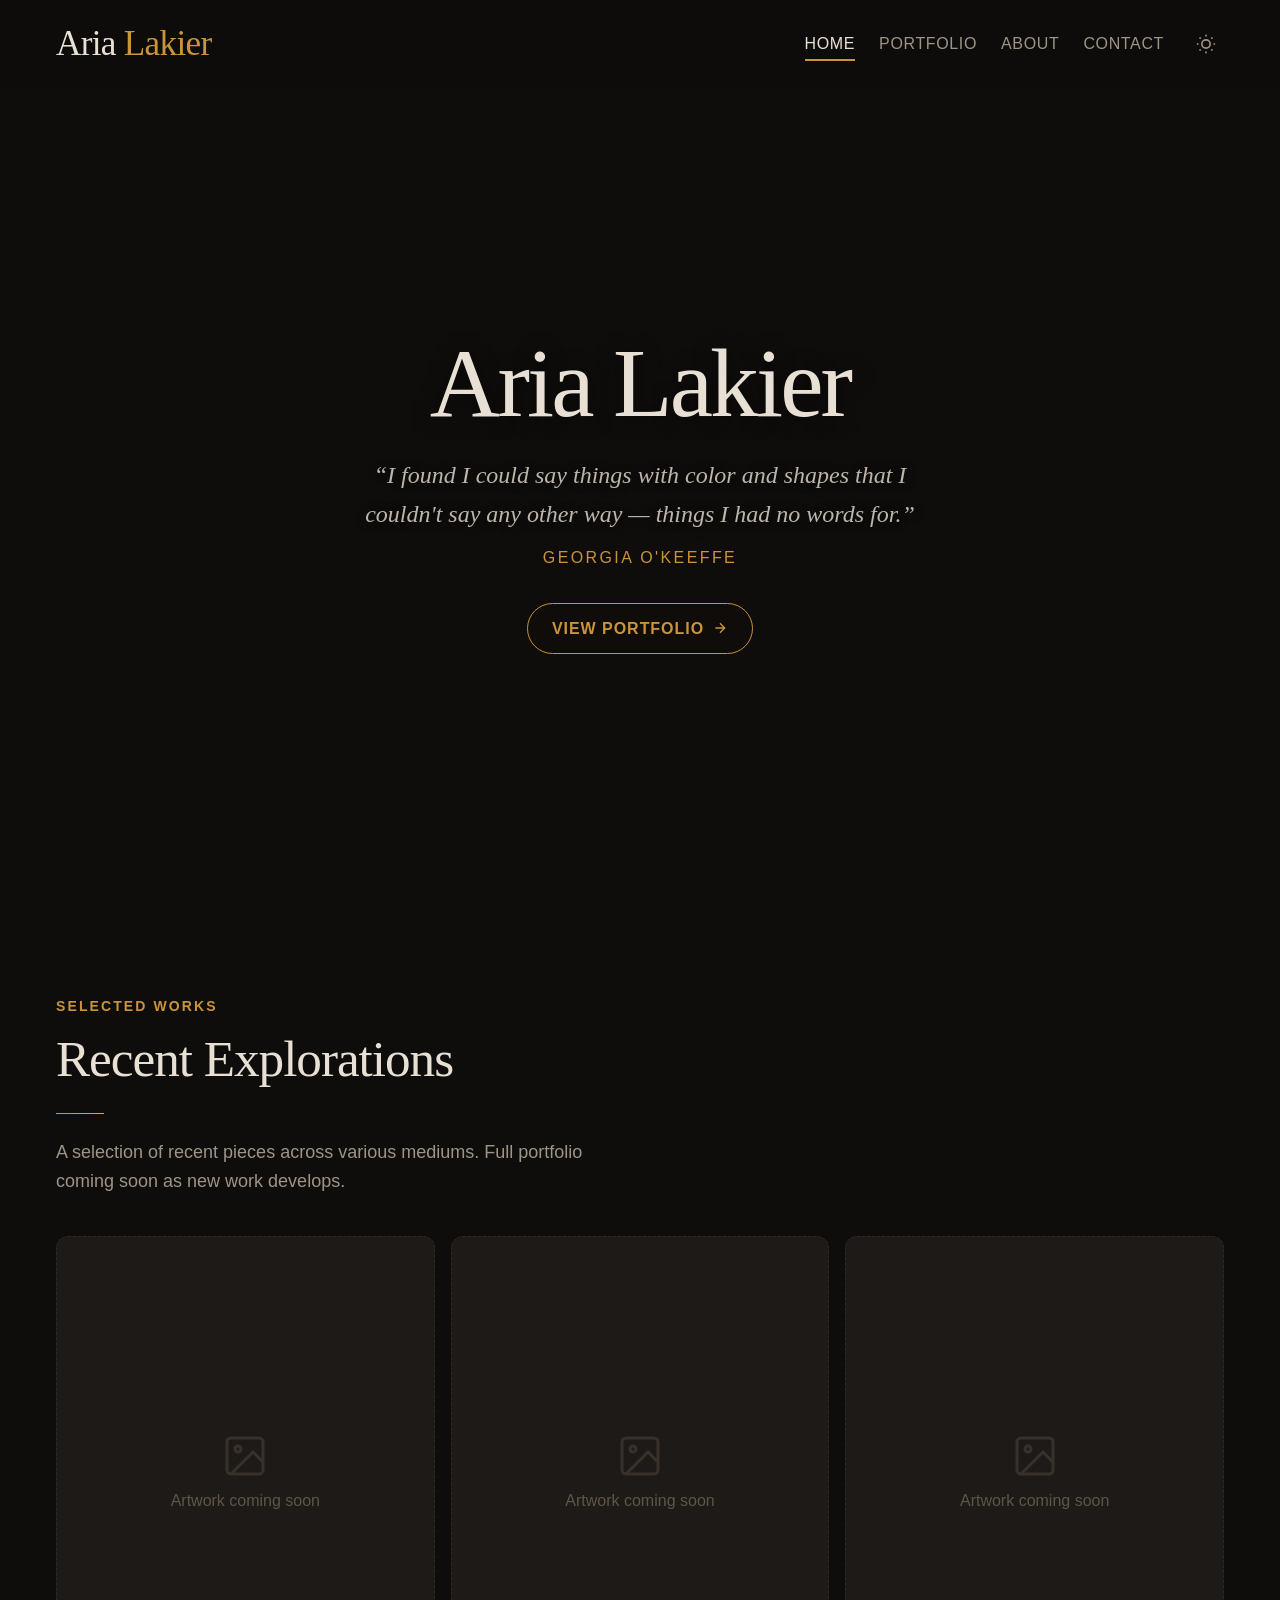
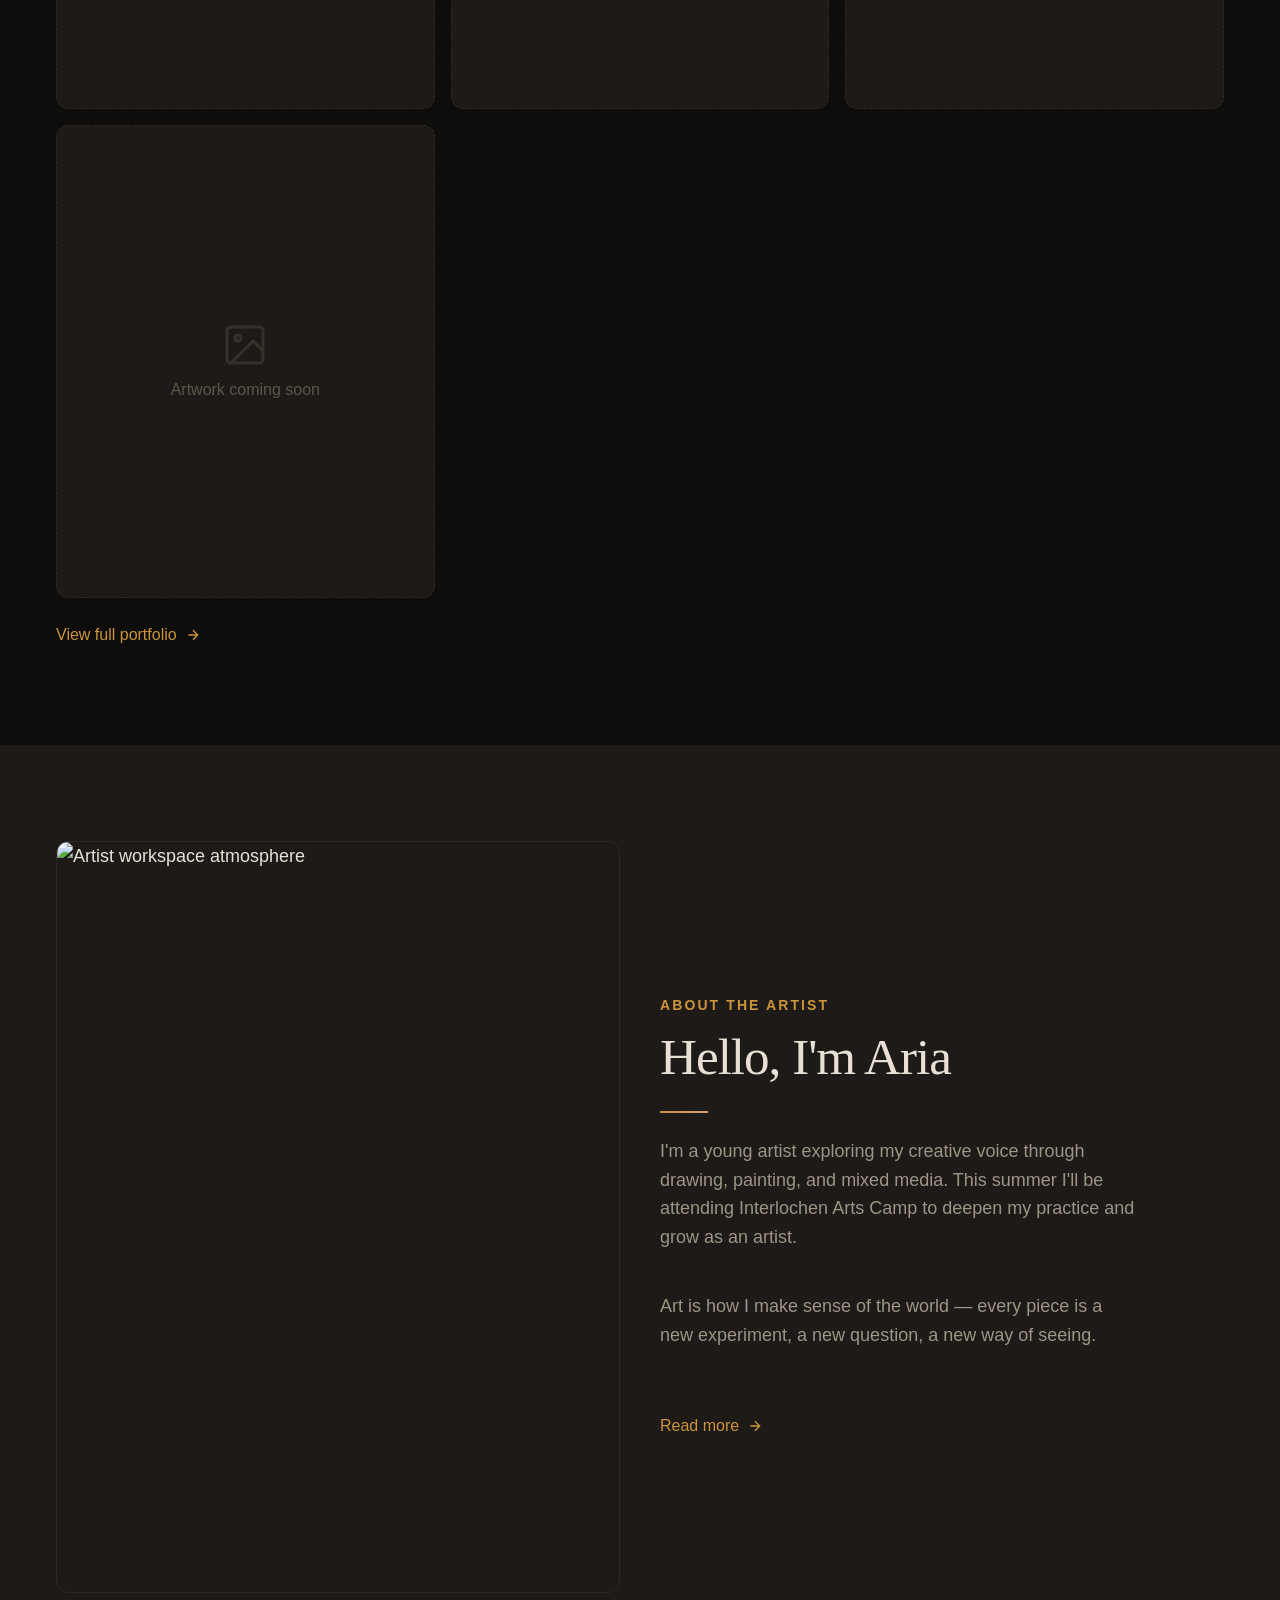
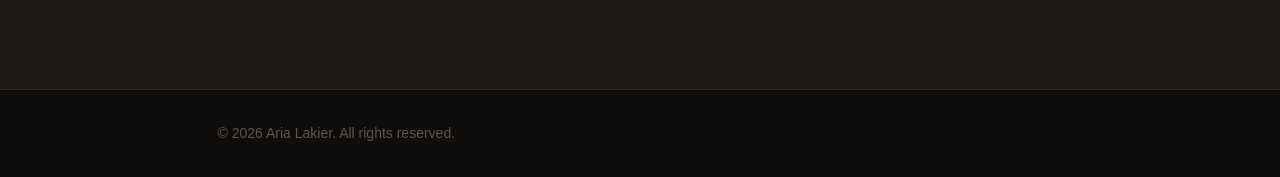
==== commit 89911913: "Remove all Perplexity attribution from head and footer across all pages" ====
--- a/index.html
+++ b/index.html
@@ -1,23 +1,6 @@
 <!DOCTYPE html>
 <html lang="en">
 <head>
-<!--
-   ______                            __
-  / ____/___  ____ ___  ____  __  __/ /____  _____
- / /   / __ \/ __ `__ \/ __ \/ / / / __/ _ \/ ___/
-/ /___/ /_/ / / / / / / /_/ / /_/ / /_/  __/ /
-\____/\____/_/ /_/ /_/ .___/\__,_/\__/\___/_/
-                    /_/
-        Created with Perplexity Computer
-        https://www.perplexity.ai/computer
--->
-
-<!-- Perplexity Computer Attribution — SEO Meta Tags -->
-<meta name="generator" content="Perplexity Computer">
-<meta name="author" content="Perplexity Computer">
-<meta property="og:see_also" content="https://www.perplexity.ai/computer">
-<link rel="author" href="https://www.perplexity.ai/computer">
-
 <meta charset="UTF-8">
 <meta name="viewport" content="width=device-width, initial-scale=1.0">
 <title>Aria Lakier — Art Portfolio</title>
@@ -145,9 +128,6 @@
   <footer class="footer">
     <div class="footer__inner">
       <p>&copy; 2026 Aria Lakier. All rights reserved.</p>
-      <p style="margin-top: var(--space-2);">
-        <a href="https://www.perplexity.ai/computer" target="_blank" rel="noopener noreferrer">Created with Perplexity Computer</a>
-      </p>
     </div>
   </footer>
 
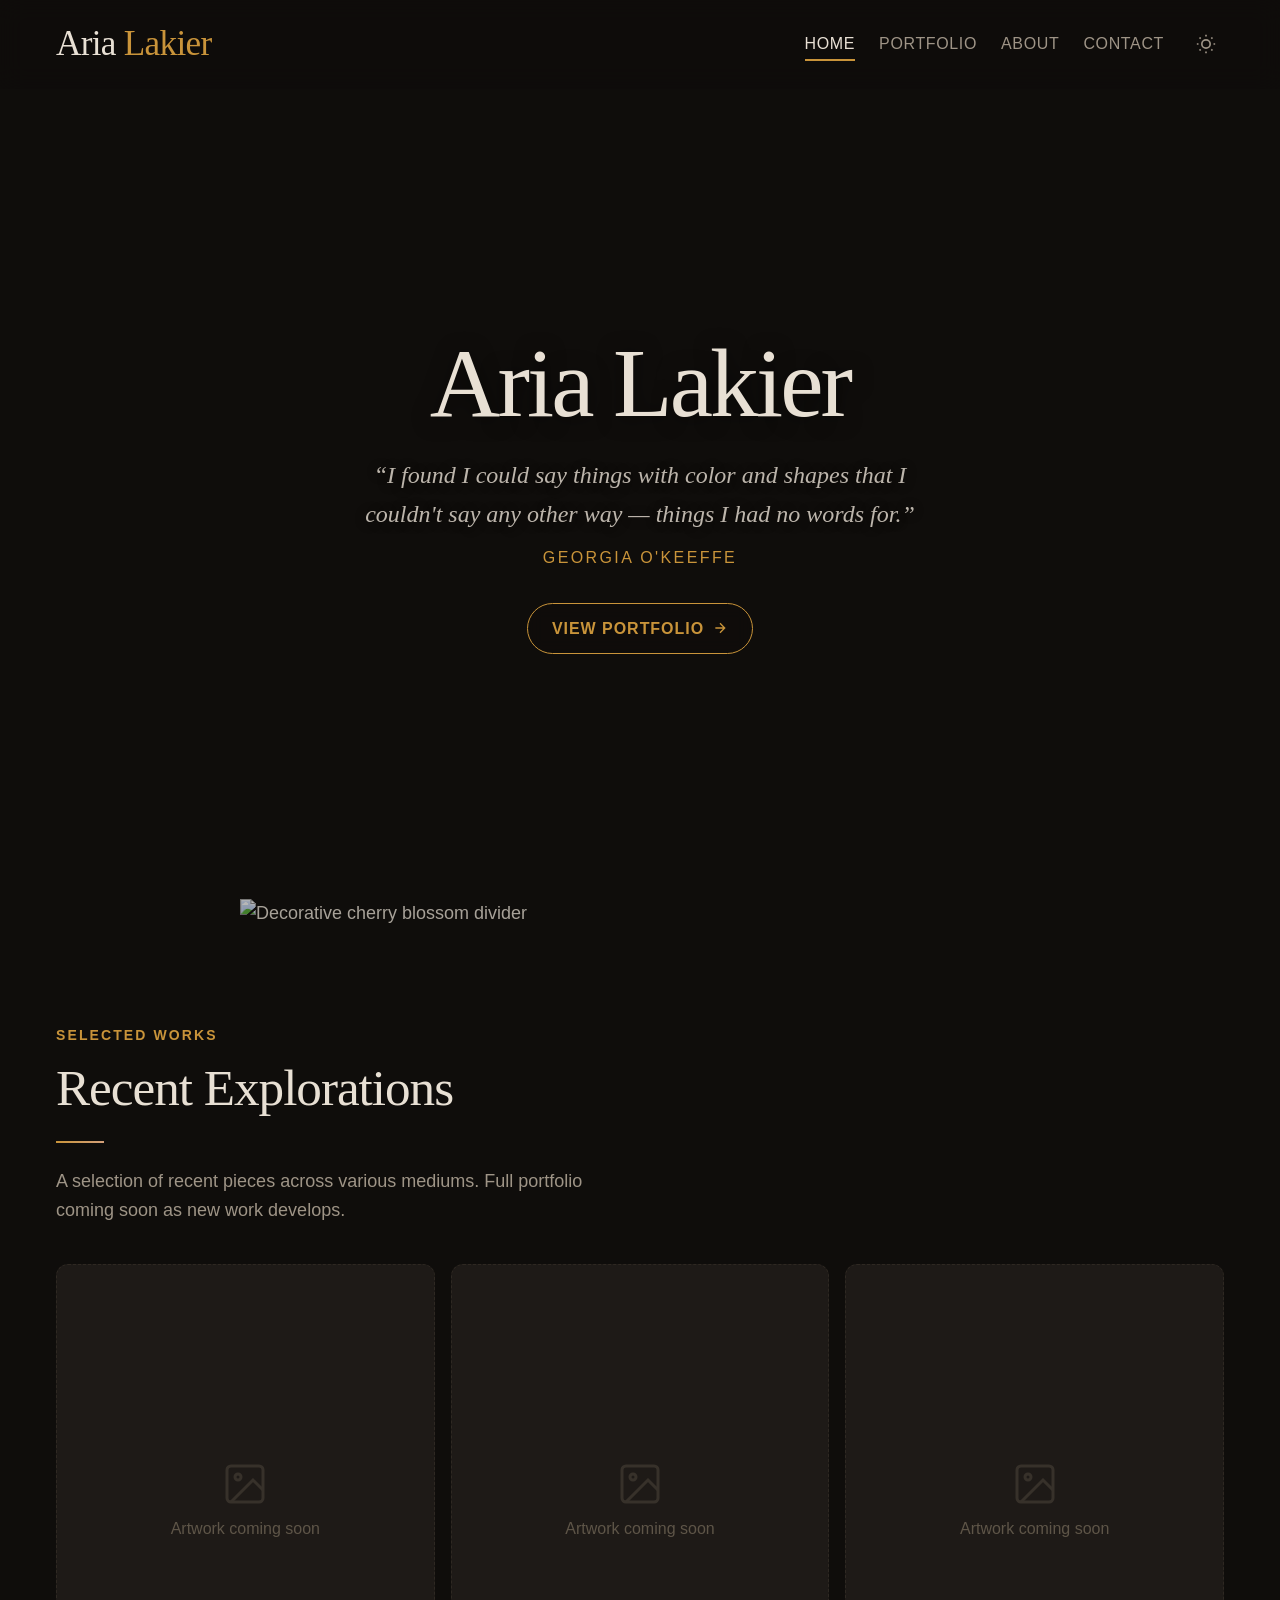
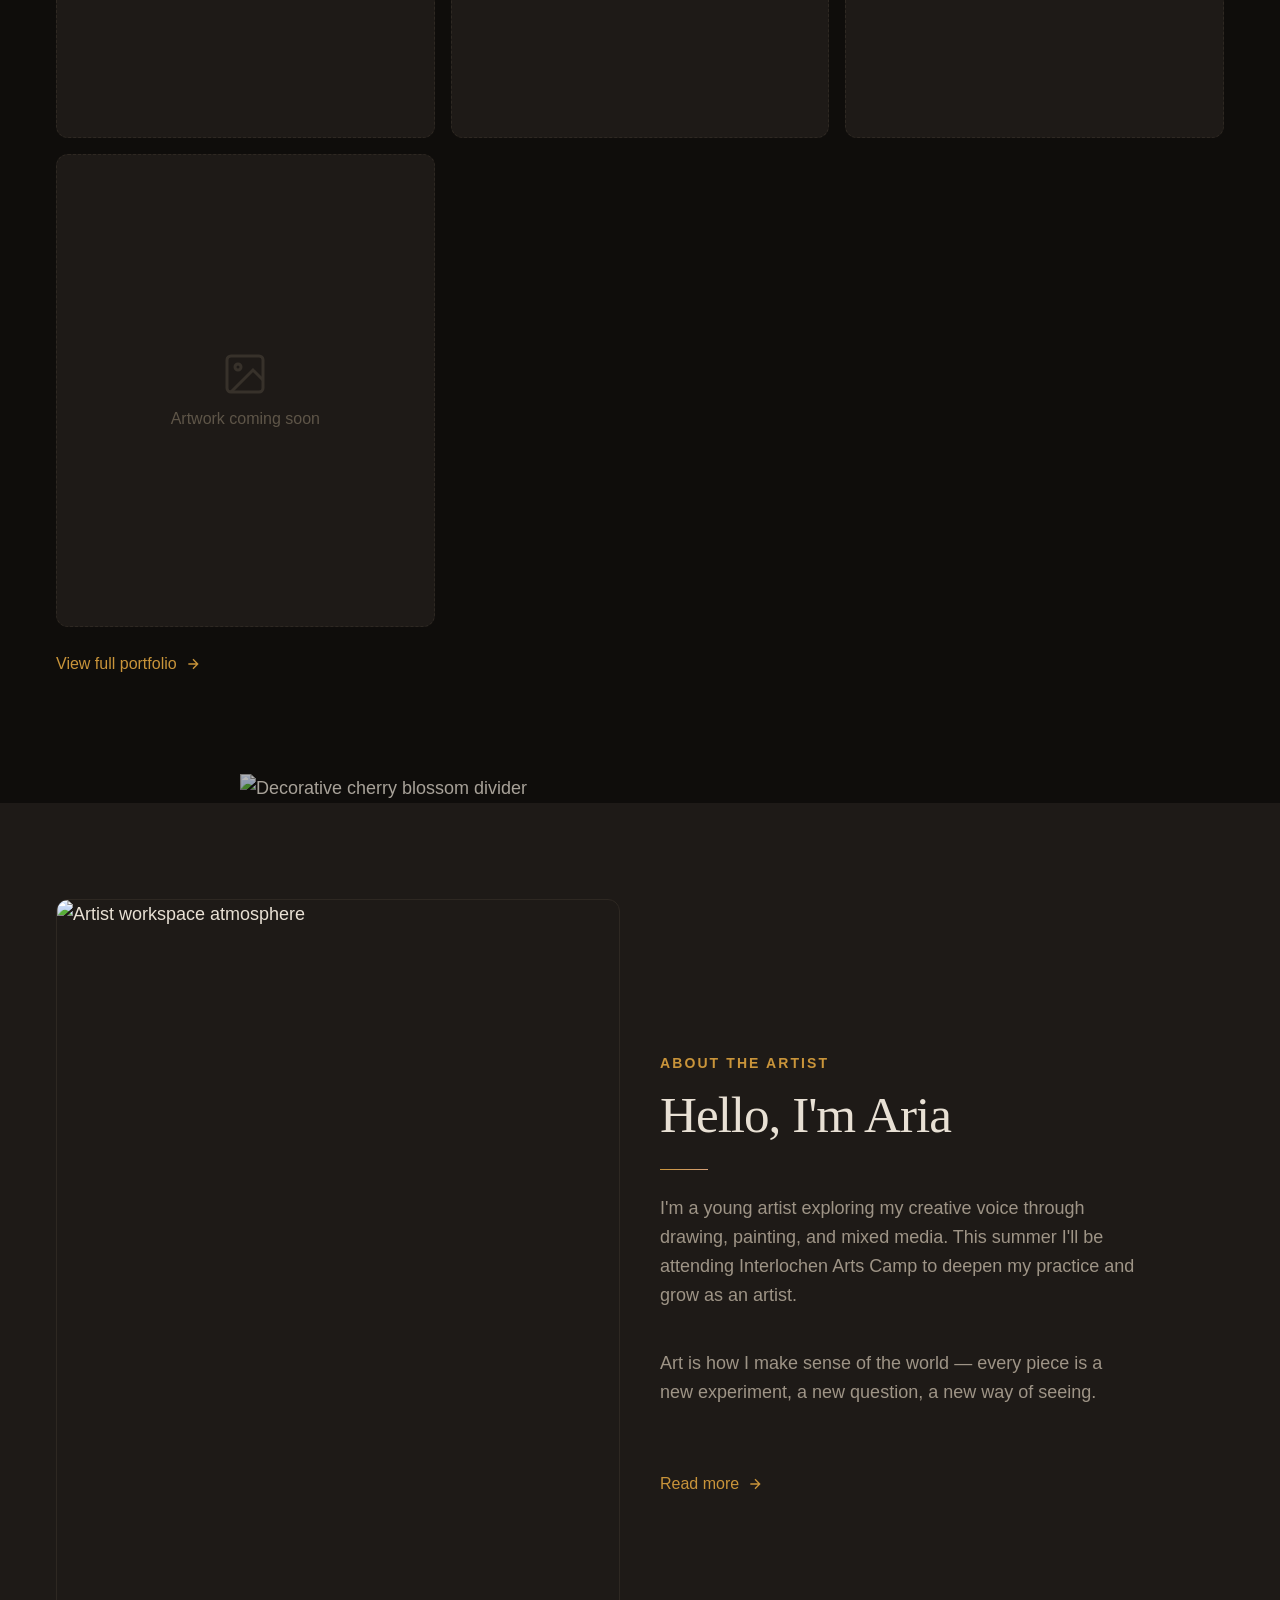
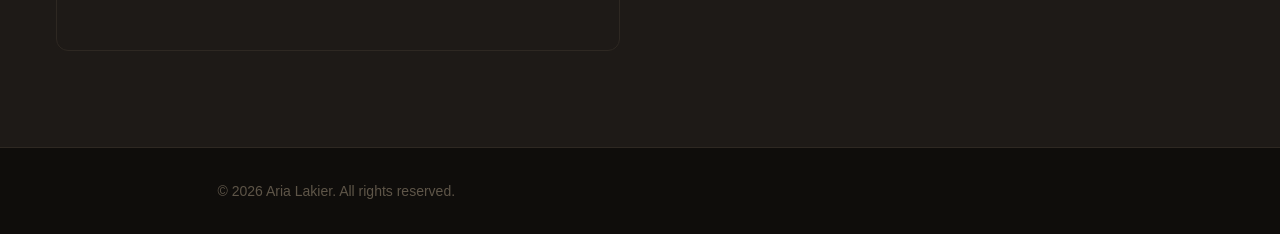
==== commit 0561809c: "SEO optimization: add sitemap.xml, robots.txt, canonical tags, Twitter cards, schema markup, optimiz" ====
--- a/index.html
+++ b/index.html
@@ -7,12 +7,48 @@
 <meta name="description" content="The art portfolio of Aria Lakier — drawing, painting, and mixed media. Interlochen Arts Camp 2026.">
 <meta property="og:title" content="Aria Lakier — Art Portfolio">
 <meta property="og:description" content="The art portfolio of Aria Lakier — drawing, painting, and mixed media. Interlochen Arts Camp 2026.">
+<meta property="og:type" content="website">
+<meta property="og:url" content="https://arialakier.com/">
+<meta property="og:site_name" content="Aria Lakier — Art Portfolio">
+<meta property="og:image" content="https://arialakier.com/assets/about-atmosphere.png">
+<meta name="twitter:card" content="summary_large_image">
+<meta name="twitter:title" content="Aria Lakier — Art Portfolio">
+<meta name="twitter:description" content="The art portfolio of Aria Lakier — drawing, painting, and mixed media. Interlochen Arts Camp 2026.">
+<meta name="twitter:image" content="https://arialakier.com/assets/about-atmosphere.png">
+<link rel="canonical" href="https://arialakier.com/">
 
 <!-- Fonts -->
 <link href="https://api.fontshare.com/v2/css?f[]=zodiak@400,400i,500&f[]=satoshi@400,500,700&display=swap" rel="stylesheet">
 
 <link rel="stylesheet" href="./base.css">
 <link rel="stylesheet" href="./style.css">
+<script type="application/ld+json">
+{
+  "@context": "https://schema.org",
+  "@graph": [
+    {
+      "@type": "Person",
+      "name": "Aria Lakier",
+      "url": "https://arialakier.com",
+      "description": "Young artist working in drawing, painting, and mixed media.",
+      "image": "https://arialakier.com/assets/about-atmosphere.png",
+      "knowsAbout": ["Drawing", "Painting", "Mixed Media", "Digital Art", "Photography"],
+      "sameAs": []
+    },
+    {
+      "@type": "WebSite",
+      "name": "Aria Lakier — Art Portfolio",
+      "url": "https://arialakier.com",
+      "description": "The art portfolio of Aria Lakier — drawing, painting, and mixed media.",
+      "potentialAction": {
+        "@type": "SearchAction",
+        "target": "https://arialakier.com/?s={search_term_string}",
+        "query-input": "required name=search_term_string"
+      }
+    }
+  ]
+}
+</script>
 </head>
 <body>
 
@@ -51,7 +87,7 @@
 
   <!-- Blossom Divider -->
   <div class="section-divider">
-    <img src="./assets/blossom-divider.png" alt="" loading="lazy">
+    <img src="./assets/blossom-divider.png" alt="Decorative cherry blossom divider" loading="lazy">
   </div>
 
   <!-- Selected Works Preview -->
@@ -99,7 +135,7 @@
 
   <!-- Blossom Divider -->
   <div class="section-divider">
-    <img src="./assets/blossom-divider.png" alt="" loading="lazy">
+    <img src="./assets/blossom-divider.png" alt="Decorative cherry blossom divider" loading="lazy">
   </div>
 
   <!-- About Preview -->
